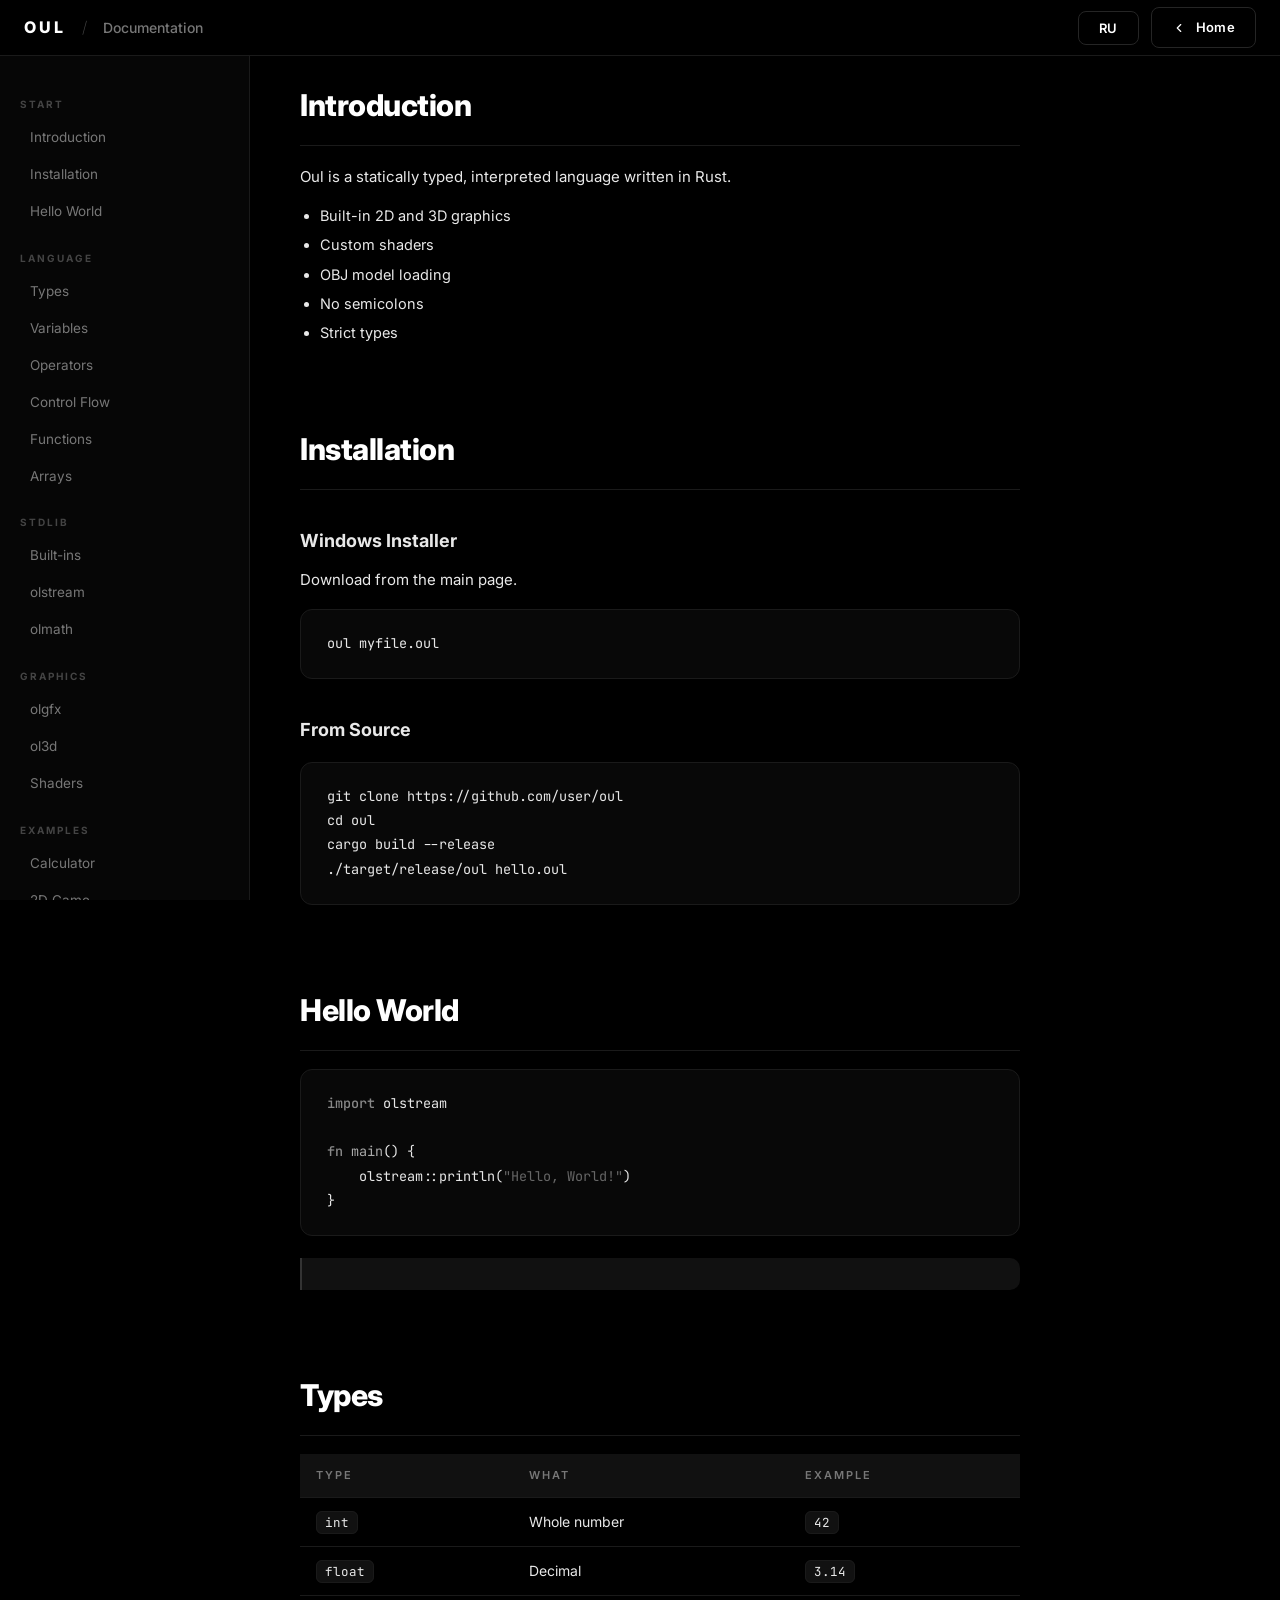
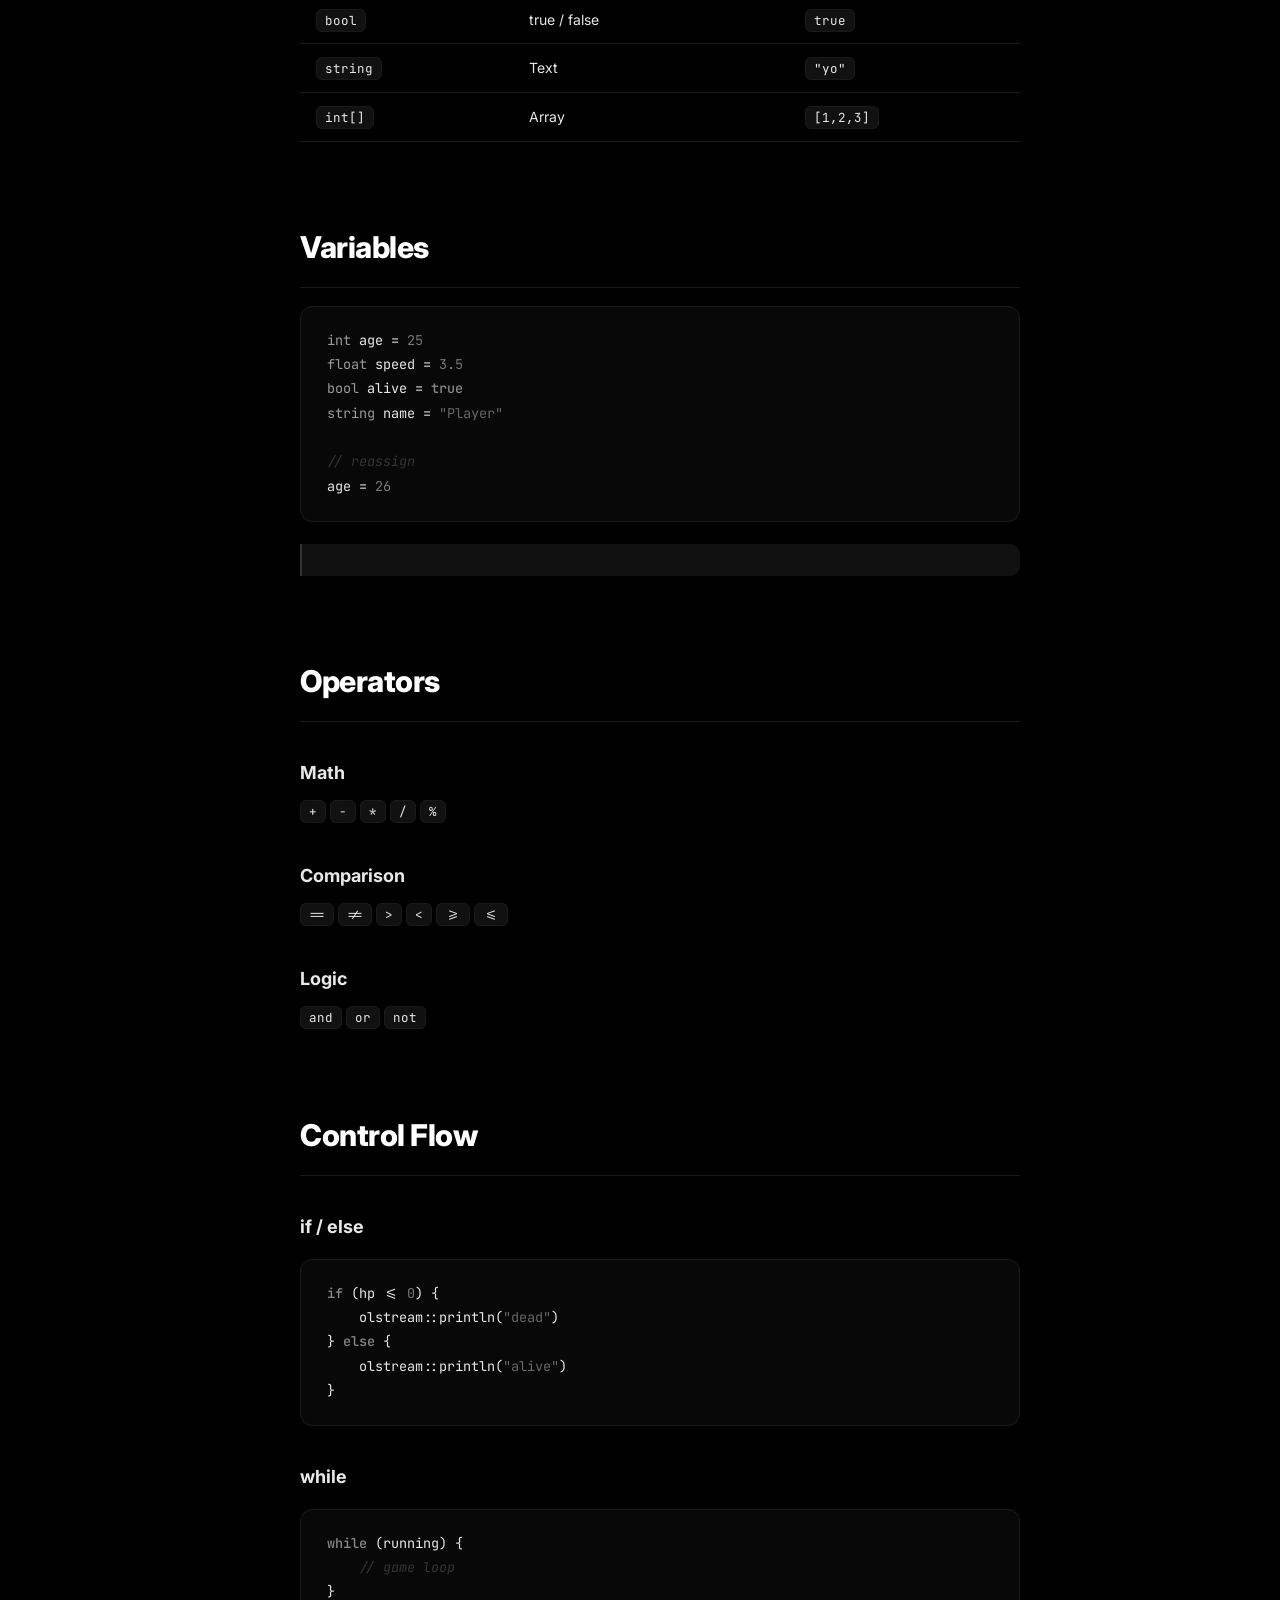
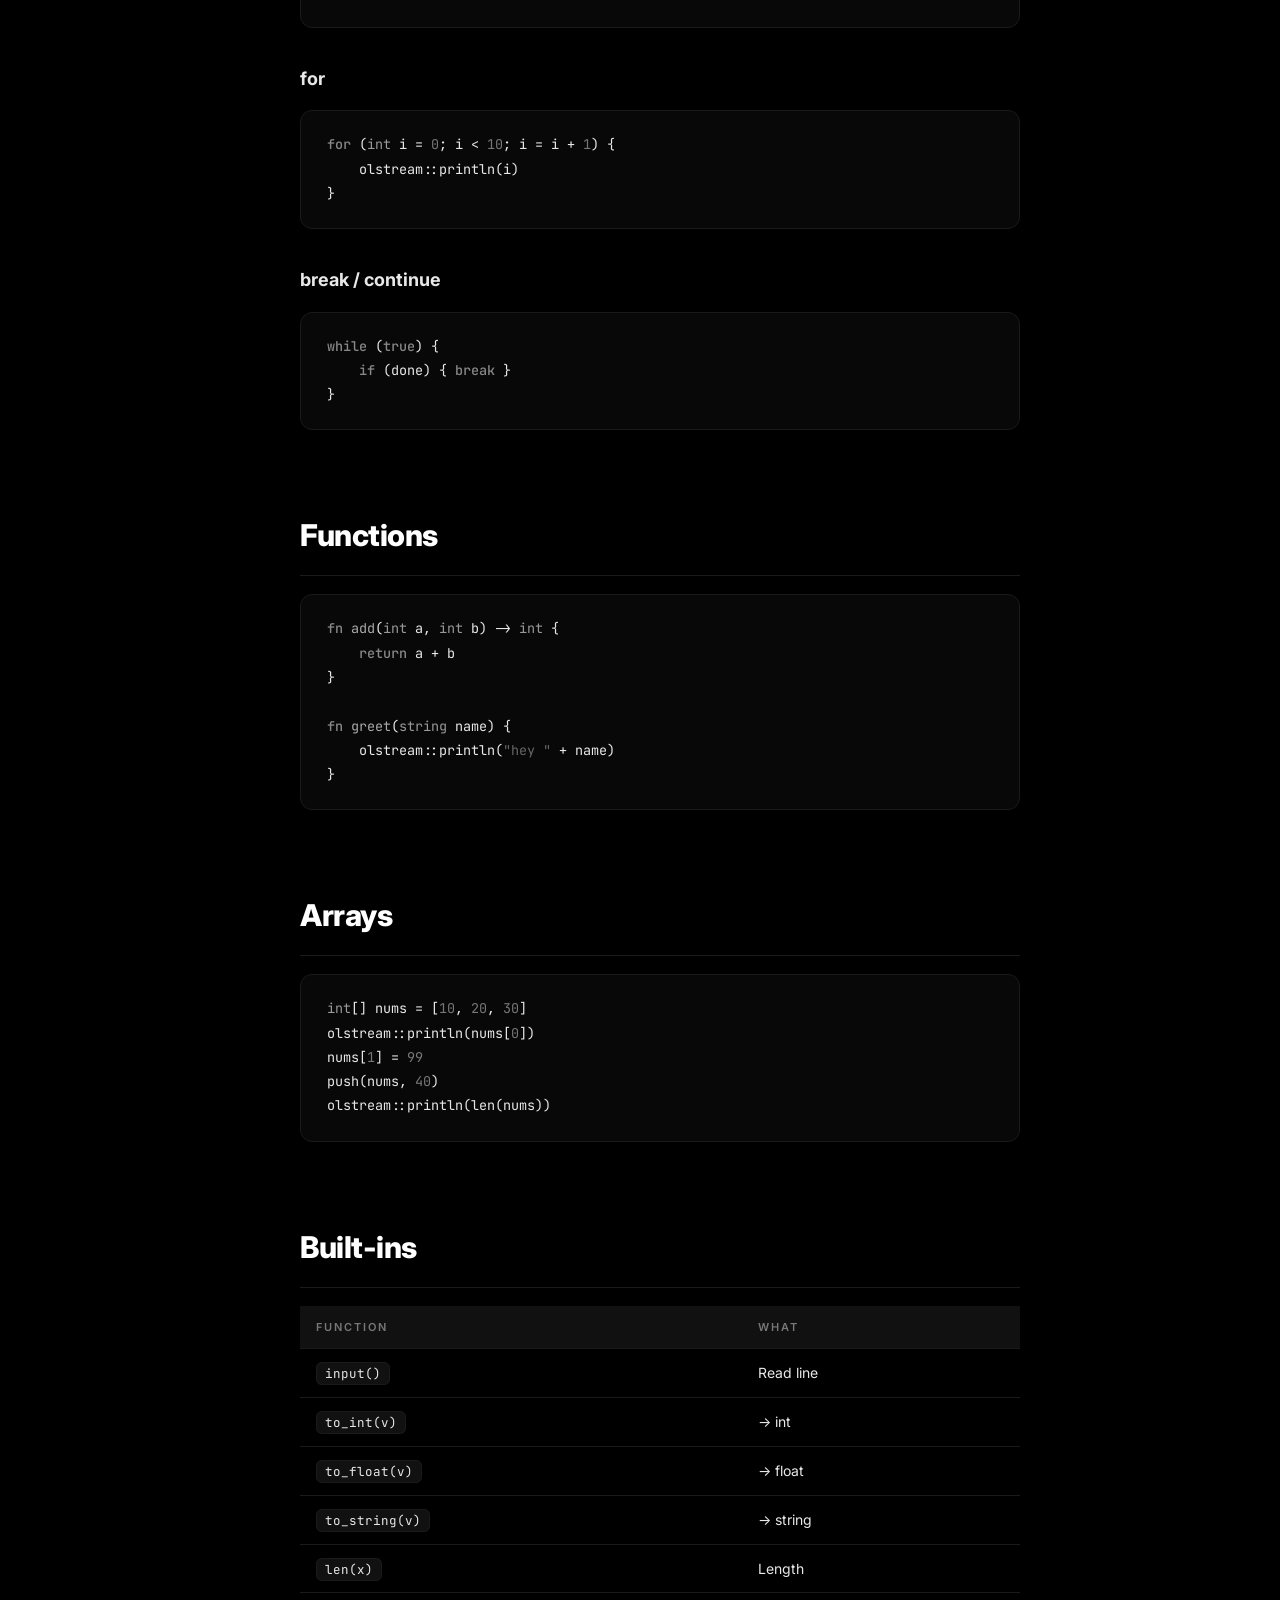
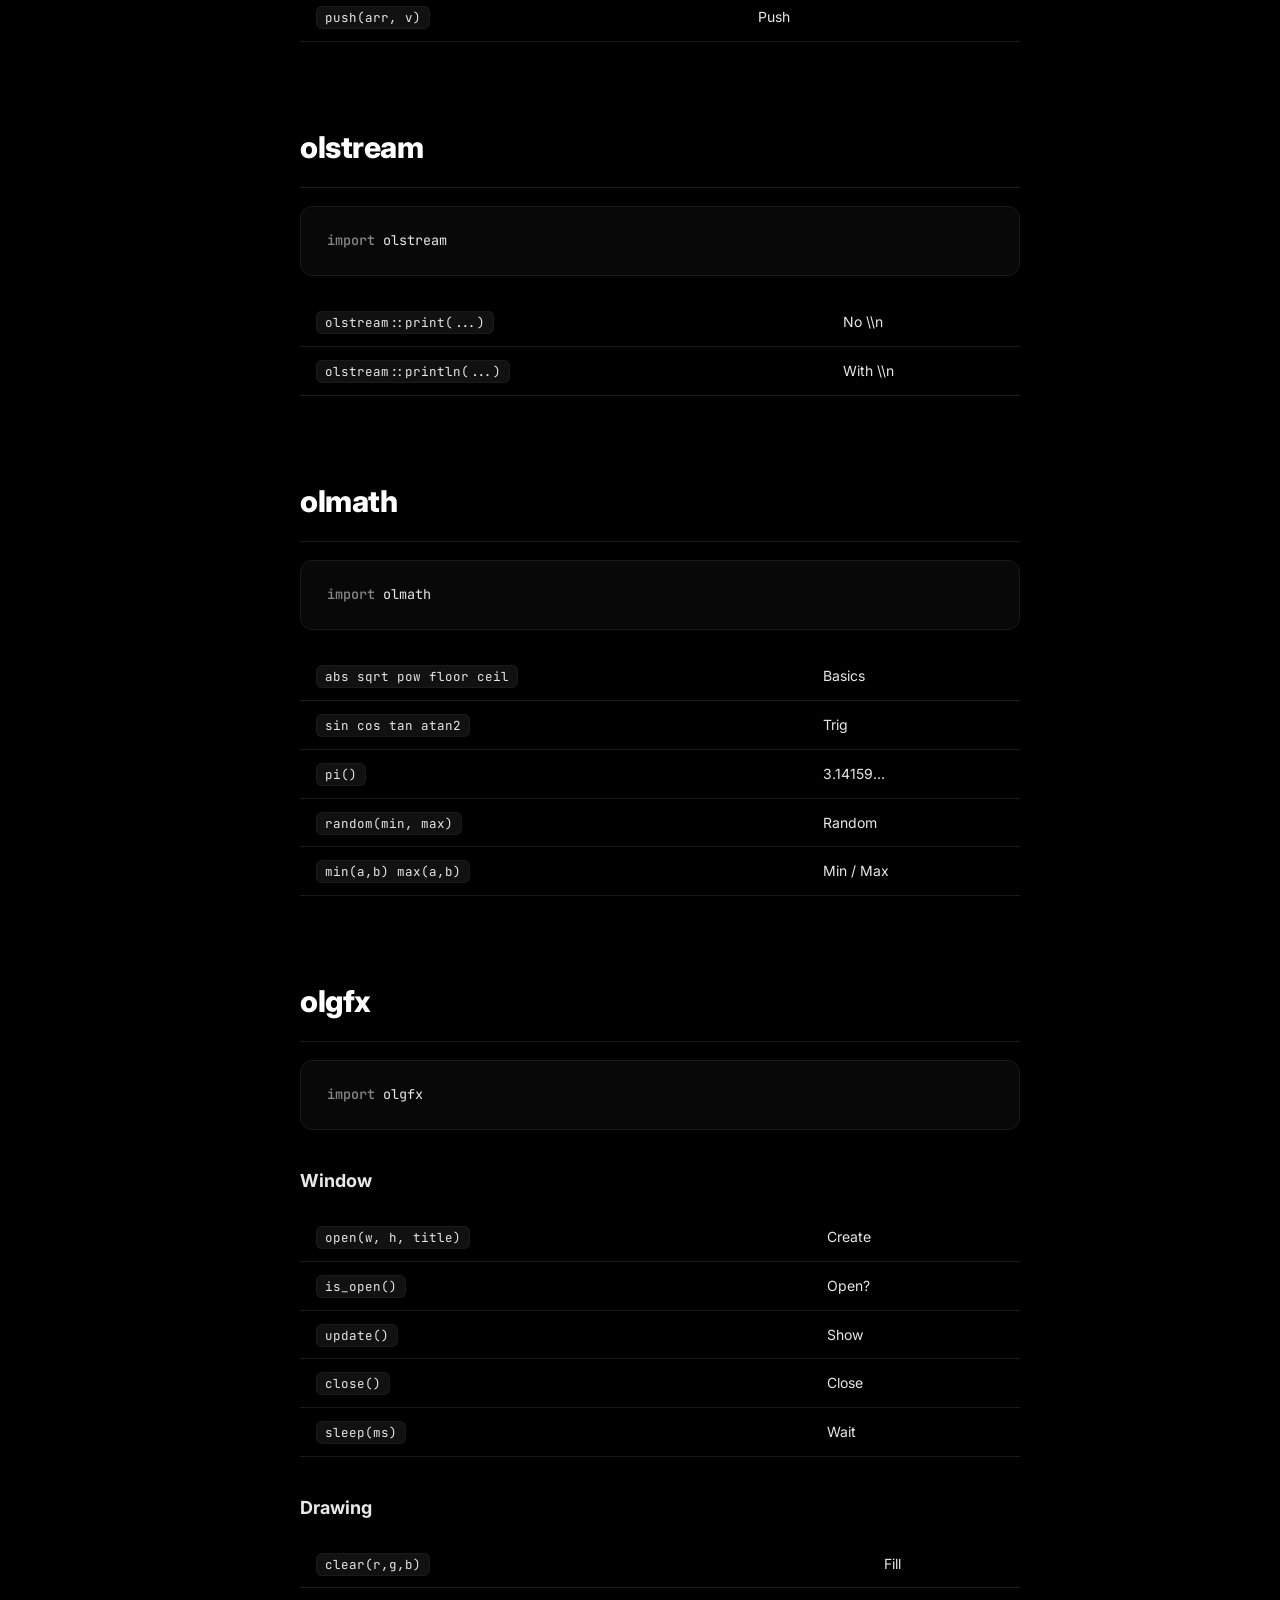
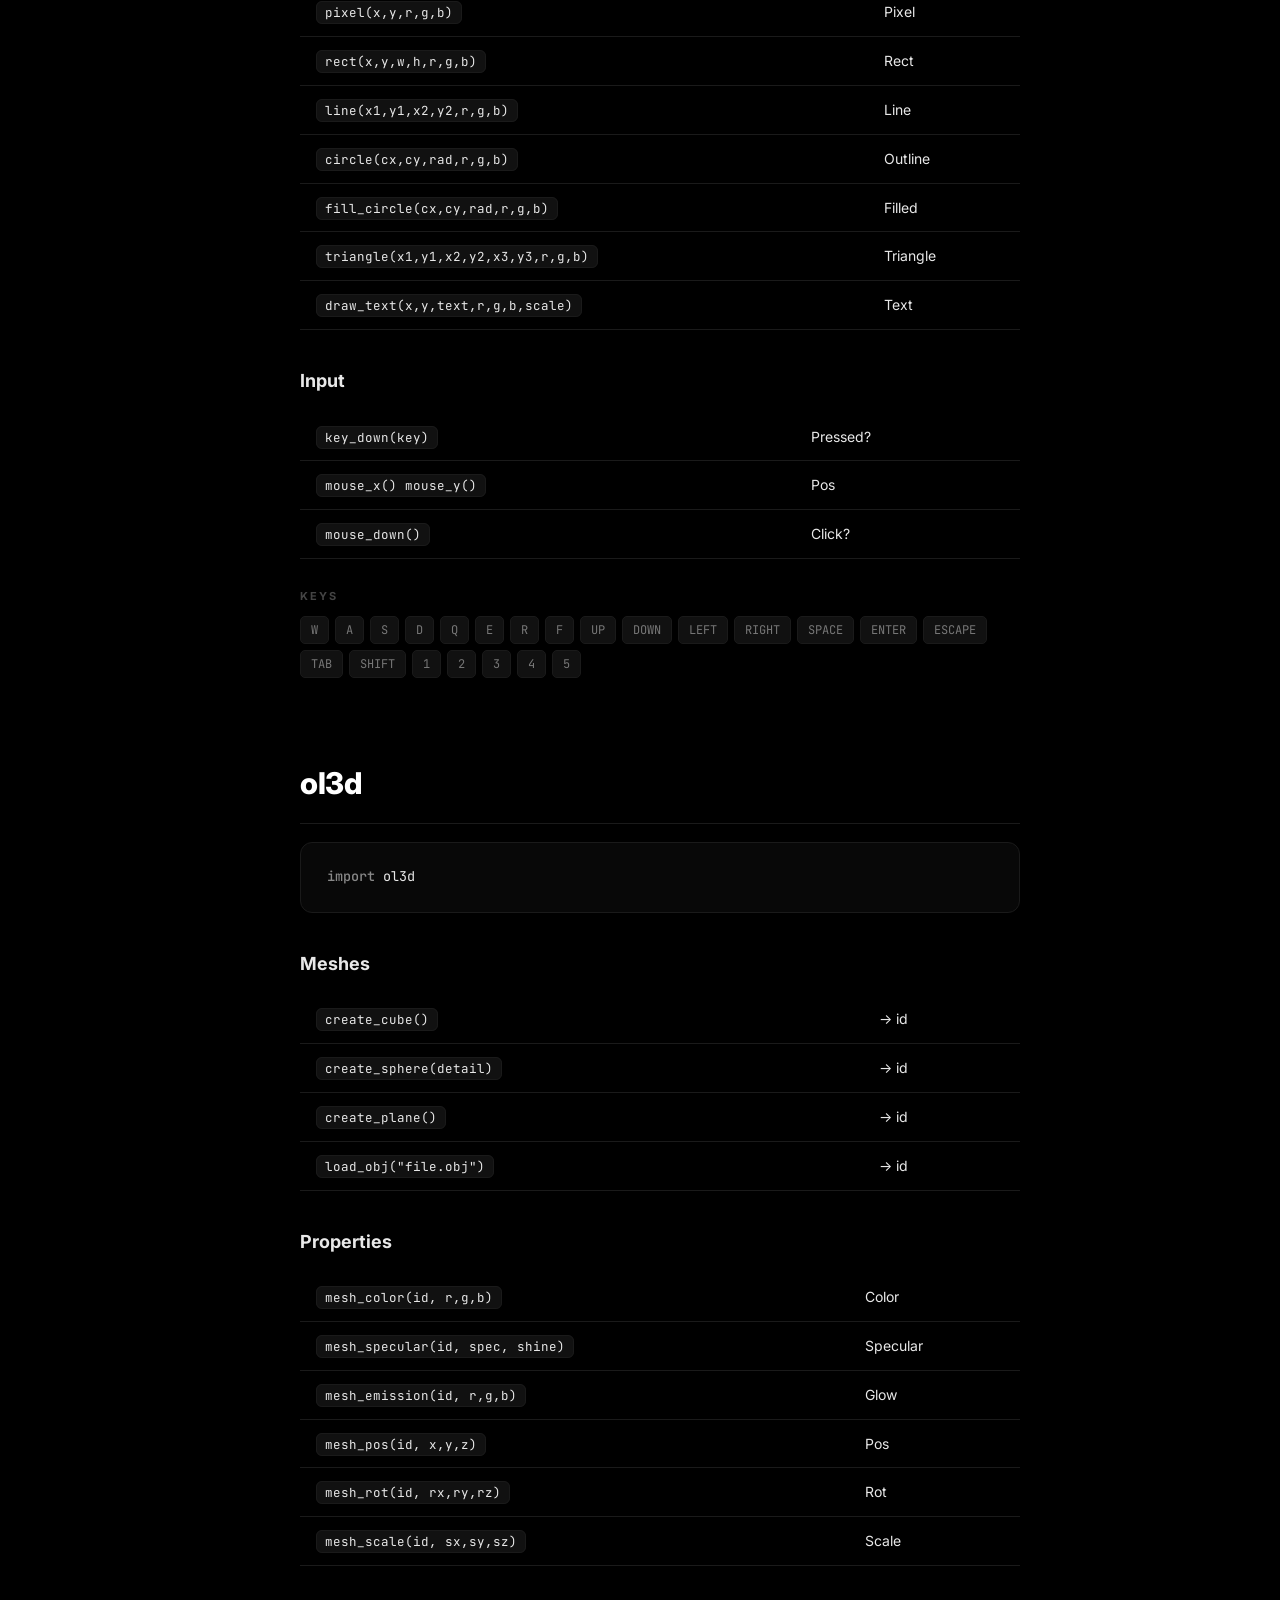
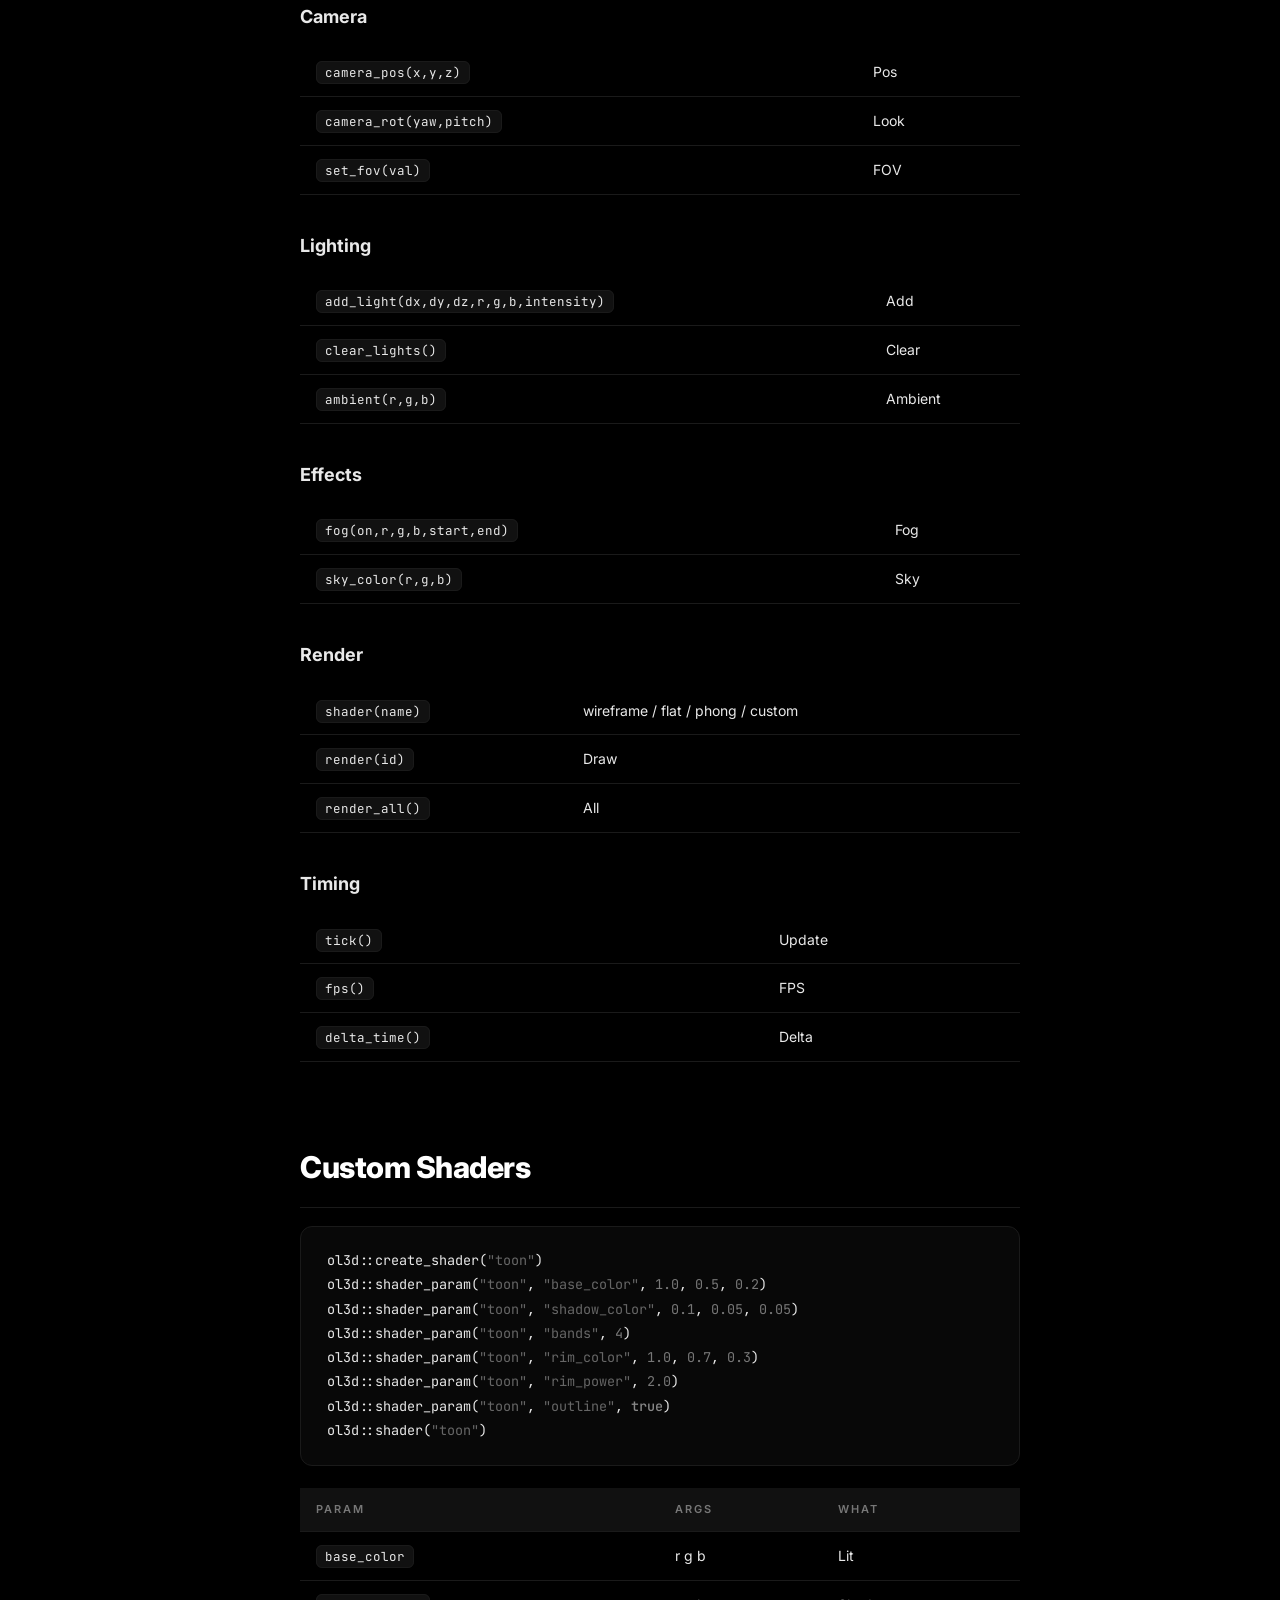
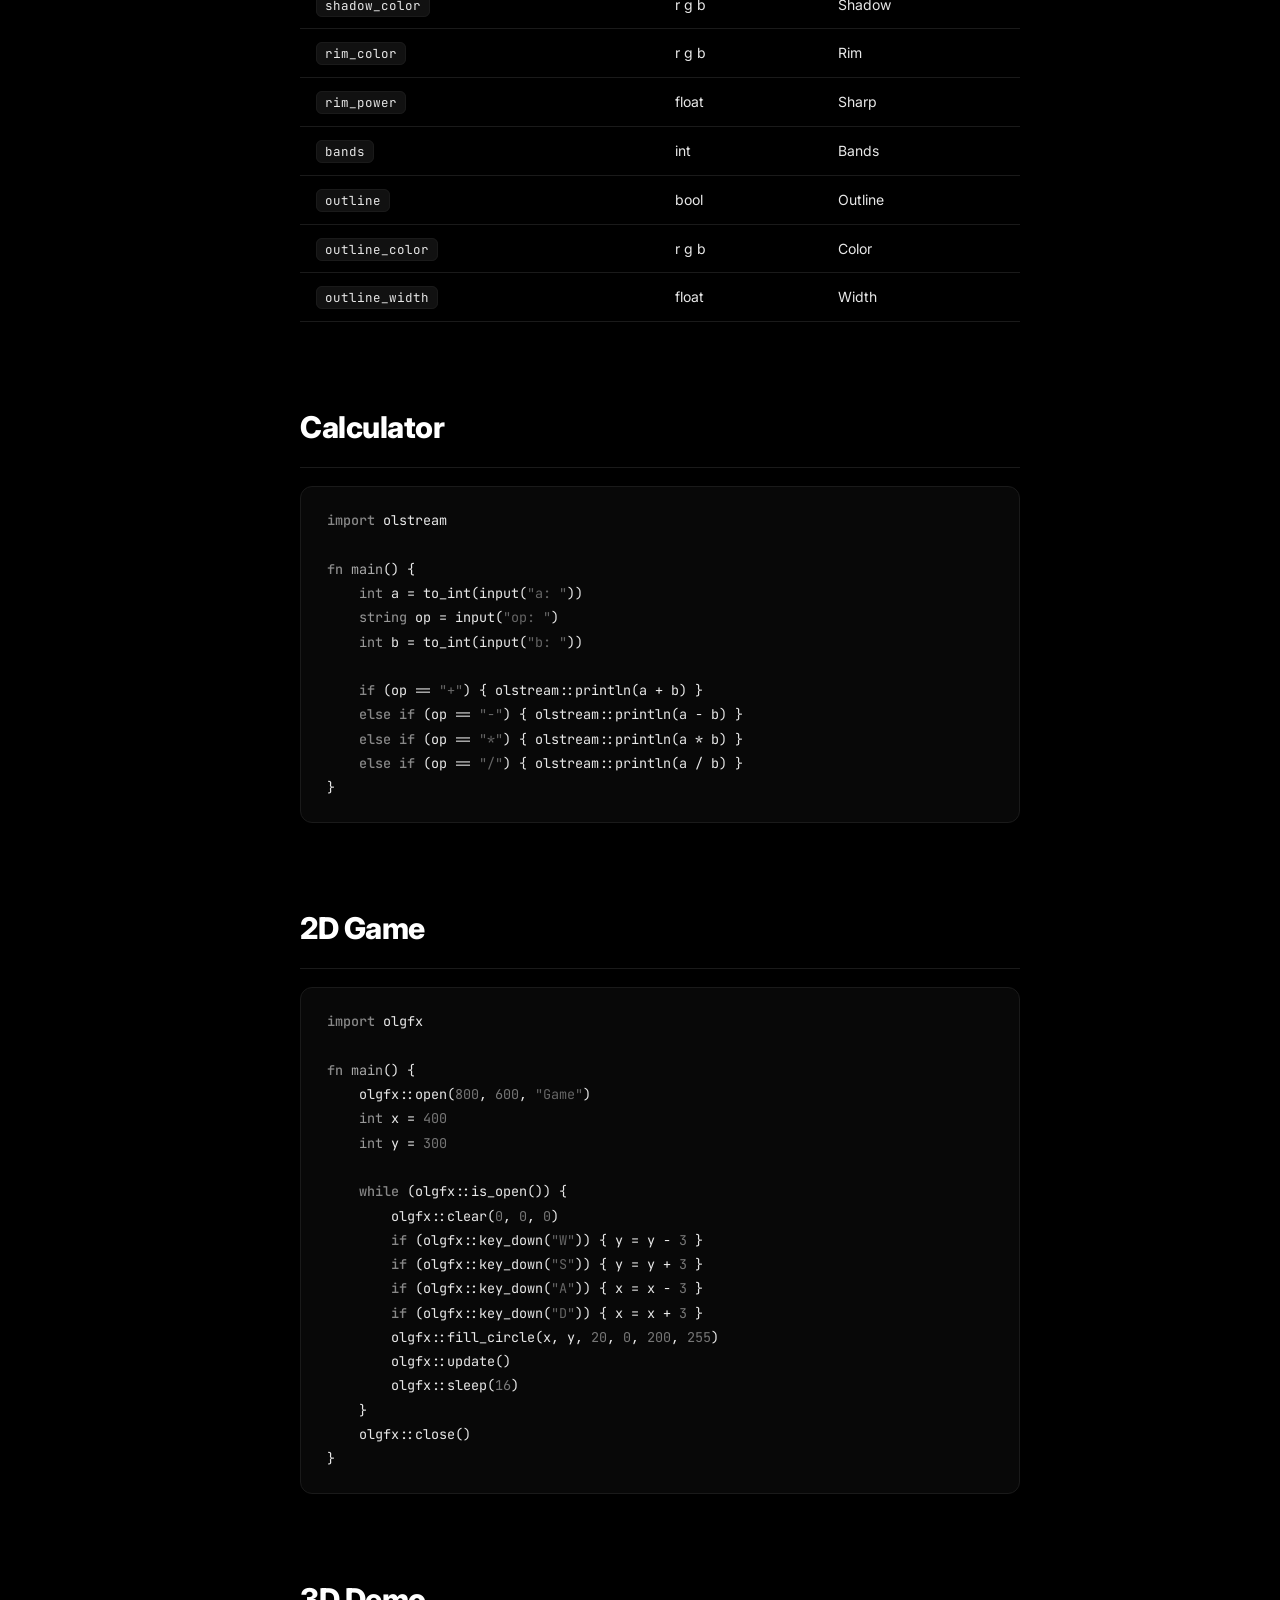
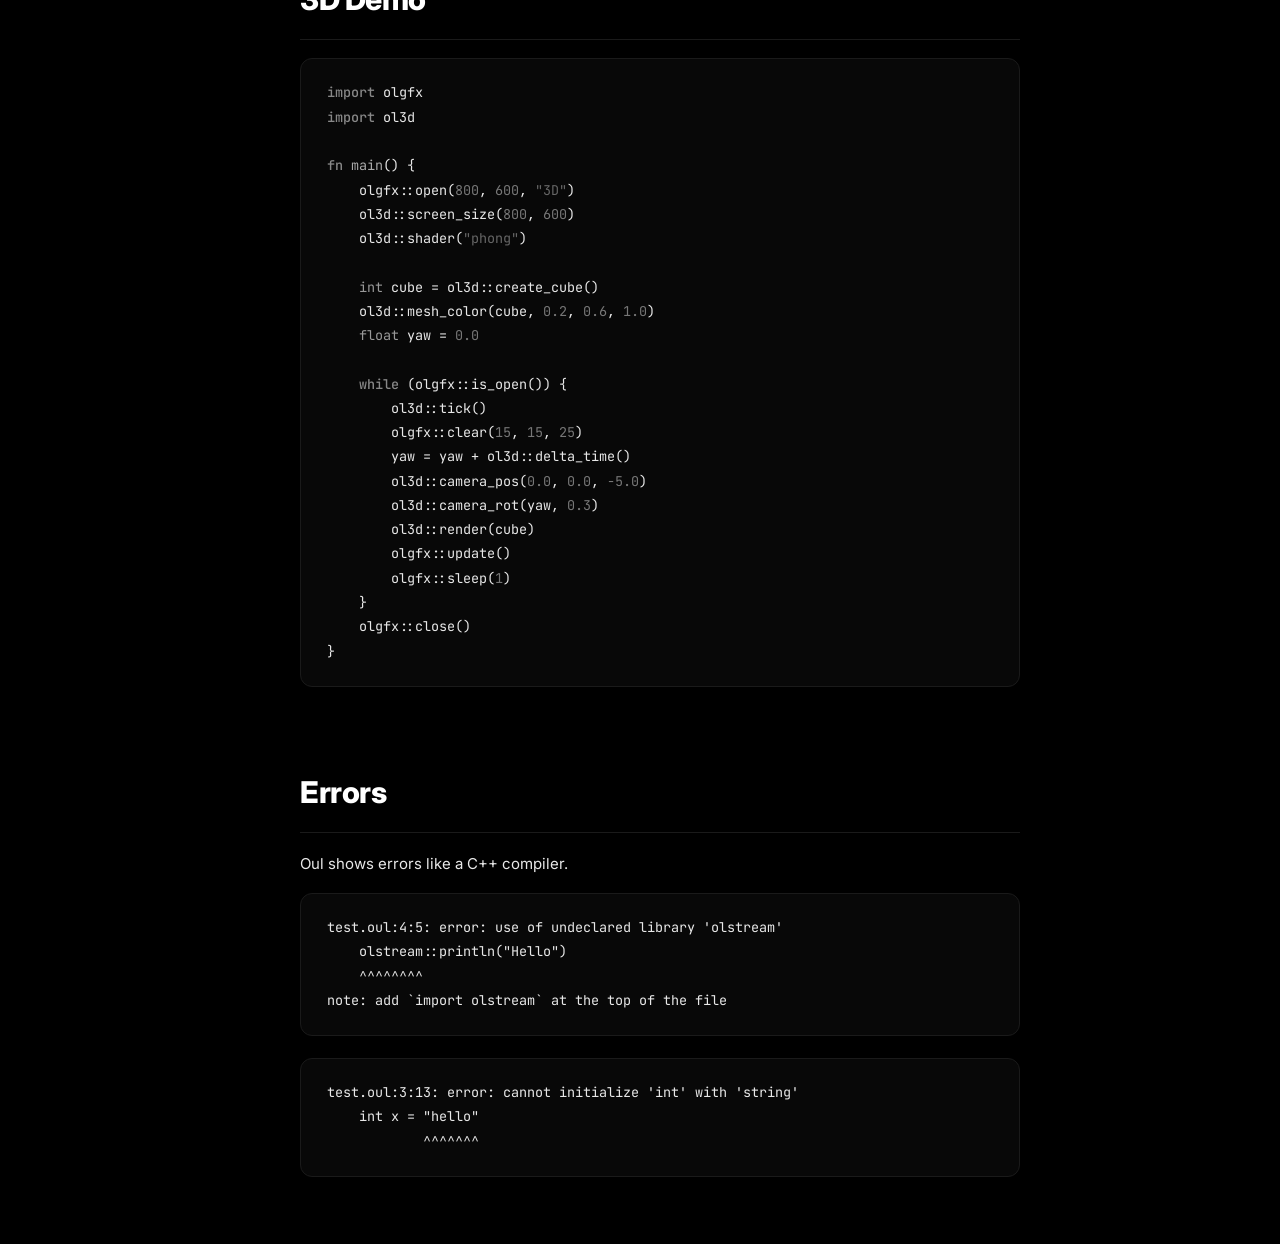
==== docs/index.html @ edcff486 "Create index.html" ====
<!DOCTYPE html>
<html lang="en">
<head>
    <meta charset="UTF-8">
    <meta name="viewport" content="width=device-width, initial-scale=1.0">
    <title>Oul — Docs</title>
    <link rel="stylesheet" href="/css/style.css">
    <style>
        .dh {
            position:fixed;top:0;left:0;right:0;z-index:1000;height:56px;
            display:flex;align-items:center;justify-content:space-between;
            padding:0 24px;background:rgba(0,0,0,0.85);
            backdrop-filter:blur(20px);-webkit-backdrop-filter:blur(20px);
            border-bottom:1px solid var(--border);
        }
        .dh-left{display:flex;align-items:center;gap:16px;}
        .dh-logo{font-size:16px;font-weight:800;letter-spacing:3px;color:var(--accent);}
        .dh-sep{color:var(--text3);font-weight:200;}
        .dh-title{font-size:14px;color:var(--text2);font-weight:500;}
        .dh-right{display:flex;align-items:center;gap:12px;}

        .sb {
            position:fixed;top:56px;left:0;width:250px;height:calc(100vh - 56px);
            background:var(--bg2);border-right:1px solid var(--border);
            overflow-y:auto;padding:20px 0;
        }
        .sb::-webkit-scrollbar{width:3px;}
        .sb::-webkit-scrollbar-thumb{background:#222;}
        .sb-sec{
            padding:10px 20px 6px;font-size:10px;text-transform:uppercase;
            letter-spacing:2px;color:var(--text3);font-weight:700;margin-top:10px;
        }
        .sb a{
            display:block;padding:7px 20px 7px 28px;font-size:13.5px;
            color:var(--text2);transition:all 0.15s;
            border-left:2px solid transparent;
        }
        .sb a:hover{color:#fff;background:var(--bg4);border-left-color:#444;}

        .dc{margin-left:250px;padding:80px 50px 120px;max-width:820px;}
        .dc section{margin-bottom:80px;}
        .dc h2{
            font-size:30px;font-weight:800;letter-spacing:-0.5px;
            margin-bottom:18px;padding-bottom:14px;
            border-bottom:1px solid var(--border);color:var(--accent);
        }
        .dc h3{font-size:18px;font-weight:700;margin:36px 0 10px;color:var(--text);}
        .dc h4{
            font-size:11px;font-weight:700;text-transform:uppercase;
            letter-spacing:2px;color:var(--text3);margin:28px 0 10px;
        }
        .dc p{font-size:15px;margin-bottom:14px;line-height:1.75;}
        .dc ul,.dc ol{margin:10px 0 18px 20px;}
        .dc li{font-size:14.5px;margin-bottom:6px;line-height:1.6;}
        .keys{display:flex;flex-wrap:wrap;gap:6px;margin:10px 0 18px;}
        .key{
            padding:3px 10px;background:var(--bg4);border:1px solid var(--border);
            border-radius:5px;font-family:'JetBrains Mono',monospace;
            font-size:12px;color:var(--text2);
        }

        @media(max-width:800px){
            .sb{position:static;width:100%;height:auto;border-right:none;border-bottom:1px solid var(--border);}
            .dc{margin-left:0;padding:30px 20px 80px;}
        }
    </style>
</head>
<body>

<div class="dh">
    <div class="dh-left">
        <a href="/" class="dh-logo">OUL</a>
        <span class="dh-sep">/</span>
        <span class="dh-title" data-en="Documentation" data-ru="Документация">Documentation</span>
    </div>
    <div class="dh-right">
        <button class="btn btn-sm btn-secondary" onclick="toggleLang()" id="langBtn">RU</button>
        <a href="/" class="btn btn-sm btn-secondary">
            <svg class="icon" viewBox="0 0 24 24" fill="none" stroke="currentColor" stroke-width="2" stroke-linecap="round" stroke-linejoin="round" style="width:14px;height:14px"><polyline points="15 18 9 12 15 6"/></svg>
            <span data-en="Home" data-ru="Главная">Home</span>
        </a>
    </div>
</div>

<nav class="sb">
    <div class="sb-sec" data-en="Start" data-ru="Старт">Start</div>
    <a href="#intro" data-en="Introduction" data-ru="Введение">Introduction</a>
    <a href="#install" data-en="Installation" data-ru="Установка">Installation</a>
    <a href="#hello">Hello World</a>
    <div class="sb-sec" data-en="Language" data-ru="Язык">Language</div>
    <a href="#types" data-en="Types" data-ru="Типы">Types</a>
    <a href="#variables" data-en="Variables" data-ru="Переменные">Variables</a>
    <a href="#operators" data-en="Operators" data-ru="Операторы">Operators</a>
    <a href="#control" data-en="Control Flow" data-ru="Управление">Control Flow</a>
    <a href="#functions" data-en="Functions" data-ru="Функции">Functions</a>
    <a href="#arrays" data-en="Arrays" data-ru="Массивы">Arrays</a>
    <div class="sb-sec" data-en="Stdlib" data-ru="Библиотека">Stdlib</div>
    <a href="#builtins" data-en="Built-ins" data-ru="Встроенные">Built-ins</a>
    <a href="#olstream">olstream</a>
    <a href="#olmath">olmath</a>
    <div class="sb-sec" data-en="Graphics" data-ru="Графика">Graphics</div>
    <a href="#olgfx">olgfx</a>
    <a href="#ol3d">ol3d</a>
    <a href="#shaders" data-en="Shaders" data-ru="Шейдеры">Shaders</a>
    <div class="sb-sec" data-en="Examples" data-ru="Примеры">Examples</div>
    <a href="#ex-calc" data-en="Calculator" data-ru="Калькулятор">Calculator</a>
    <a href="#ex-game" data-en="2D Game" data-ru="2D Игра">2D Game</a>
    <a href="#ex-3d" data-en="3D Demo" data-ru="3D Демо">3D Demo</a>
    <a href="#errors" data-en="Errors" data-ru="Ошибки">Errors</a>
</nav>

<div class="dc">

<section id="intro">
<h2 data-en="Introduction" data-ru="Введение">Introduction</h2>
<p data-en="Oul is a statically typed, interpreted language written in Rust. Built for games, graphics, and small tools. Write code, run it, stuff appears on screen. No build systems, no config files, no 47 dependencies." data-ru="Oul — статически типизированный интерпретируемый язык на Rust. Создан для игр, графики и утилит. Пишешь код, запускаешь, результат на экране. Без систем сборки, конфигов и 47 зависимостей.">Oul is a statically typed, interpreted language written in Rust.</p>
<ul>
<li data-en="Built-in 2D and 3D graphics" data-ru="Встроенная 2D и 3D графика">Built-in 2D and 3D graphics</li>
<li data-en="Custom shaders" data-ru="Кастомные шейдеры">Custom shaders</li>
<li data-en="OBJ model loading" data-ru="Загрузка OBJ моделей">OBJ model loading</li>
<li data-en="No semicolons" data-ru="Без точек с запятой">No semicolons</li>
<li data-en="Strict types" data-ru="Строгие типы">Strict types</li>
</ul>
</section>

<section id="install">
<h2 data-en="Installation" data-ru="Установка">Installation</h2>
<h3 data-en="Windows Installer" data-ru="Windows Инсталлер">Windows Installer</h3>
<p data-en="Download from the main page. Installs Oul and adds to PATH." data-ru="Скачай с главной страницы. Установит Oul и добавит в PATH.">Download from the main page.</p>
<pre><code>oul myfile.oul</code></pre>
<h3 data-en="From Source" data-ru="Из исходников">From Source</h3>
<pre><code>git clone https://github.com/user/oul
cd oul
cargo build --release
./target/release/oul hello.oul</code></pre>
</section>

<section id="hello">
<h2>Hello World</h2>
<pre><code><span class="kw">import</span> olstream

<span class="kw">fn</span> <span class="fn">main</span>() {
    olstream::println(<span class="str">"Hello, World!"</span>)
}</code></pre>
<div class="note"><strong data-en="Important:" data-ru="Важно:"></strong> <span data-en="Every program needs fn main(). Without import olstream, print won't work." data-ru="Каждой программе нужна fn main(). Без import olstream print не работает."></span></div>
</section>

<section id="types">
<h2 data-en="Types" data-ru="Типы">Types</h2>
<table>
<tr><th data-en="Type" data-ru="Тип">Type</th><th data-en="What" data-ru="Что">What</th><th data-en="Example" data-ru="Пример">Example</th></tr>
<tr><td><code>int</code></td><td data-en="Whole number" data-ru="Целое число">Whole number</td><td><code>42</code></td></tr>
<tr><td><code>float</code></td><td data-en="Decimal" data-ru="Дробное">Decimal</td><td><code>3.14</code></td></tr>
<tr><td><code>bool</code></td><td>true / false</td><td><code>true</code></td></tr>
<tr><td><code>string</code></td><td data-en="Text" data-ru="Текст">Text</td><td><code>"yo"</code></td></tr>
<tr><td><code>int[]</code></td><td data-en="Array" data-ru="Массив">Array</td><td><code>[1,2,3]</code></td></tr>
</table>
</section>

<section id="variables">
<h2 data-en="Variables" data-ru="Переменные">Variables</h2>
<pre><code><span class="type">int</span> age = <span class="num">25</span>
<span class="type">float</span> speed = <span class="num">3.5</span>
<span class="type">bool</span> alive = <span class="kw">true</span>
<span class="type">string</span> name = <span class="str">"Player"</span>

<span class="cmt">// reassign</span>
age = <span class="num">26</span></code></pre>
<div class="note"><strong data-en="Strict." data-ru="Строго."></strong> <span data-en="int x = \"hello\" won't work. Oul catches type mismatches immediately." data-ru="int x = \"hello\" не сработает. Oul ловит несоответствия типов сразу."></span></div>
</section>

<section id="operators">
<h2 data-en="Operators" data-ru="Операторы">Operators</h2>
<h3 data-en="Math" data-ru="Математика">Math</h3>
<p><code>+</code> <code>-</code> <code>*</code> <code>/</code> <code>%</code></p>
<h3 data-en="Comparison" data-ru="Сравнение">Comparison</h3>
<p><code>==</code> <code>!=</code> <code>&gt;</code> <code>&lt;</code> <code>&gt;=</code> <code>&lt;=</code></p>
<h3 data-en="Logic" data-ru="Логика">Logic</h3>
<p><code>and</code> <code>or</code> <code>not</code></p>
</section>

<section id="control">
<h2 data-en="Control Flow" data-ru="Управление">Control Flow</h2>
<h3>if / else</h3>
<pre><code><span class="kw">if</span> (hp <= <span class="num">0</span>) {
    olstream::println(<span class="str">"dead"</span>)
} <span class="kw">else</span> {
    olstream::println(<span class="str">"alive"</span>)
}</code></pre>
<h3>while</h3>
<pre><code><span class="kw">while</span> (running) {
    <span class="cmt">// game loop</span>
}</code></pre>
<h3>for</h3>
<pre><code><span class="kw">for</span> (<span class="type">int</span> i = <span class="num">0</span>; i < <span class="num">10</span>; i = i + <span class="num">1</span>) {
    olstream::println(i)
}</code></pre>
<h3>break / continue</h3>
<pre><code><span class="kw">while</span> (<span class="kw">true</span>) {
    <span class="kw">if</span> (done) { <span class="kw">break</span> }
}</code></pre>
</section>

<section id="functions">
<h2 data-en="Functions" data-ru="Функции">Functions</h2>
<pre><code><span class="kw">fn</span> <span class="fn">add</span>(<span class="type">int</span> a, <span class="type">int</span> b) -> <span class="type">int</span> {
    <span class="kw">return</span> a + b
}

<span class="kw">fn</span> <span class="fn">greet</span>(<span class="type">string</span> name) {
    olstream::println(<span class="str">"hey "</span> + name)
}</code></pre>
</section>

<section id="arrays">
<h2 data-en="Arrays" data-ru="Массивы">Arrays</h2>
<pre><code><span class="type">int</span>[] nums = [<span class="num">10</span>, <span class="num">20</span>, <span class="num">30</span>]
olstream::println(nums[<span class="num">0</span>])
nums[<span class="num">1</span>] = <span class="num">99</span>
push(nums, <span class="num">40</span>)
olstream::println(len(nums))</code></pre>
</section>

<section id="builtins">
<h2 data-en="Built-in Functions" data-ru="Встроенные функции">Built-ins</h2>
<table>
<tr><th data-en="Function" data-ru="Функция">Function</th><th data-en="What" data-ru="Что">What</th></tr>
<tr><td><code>input()</code></td><td data-en="Read line" data-ru="Прочитать строку">Read line</td></tr>
<tr><td><code>to_int(v)</code></td><td>→ int</td></tr>
<tr><td><code>to_float(v)</code></td><td>→ float</td></tr>
<tr><td><code>to_string(v)</code></td><td>→ string</td></tr>
<tr><td><code>len(x)</code></td><td data-en="Length" data-ru="Длина">Length</td></tr>
<tr><td><code>push(arr, v)</code></td><td data-en="Add to array" data-ru="Добавить">Push</td></tr>
</table>
</section>

<section id="olstream">
<h2>olstream</h2>
<pre><code><span class="kw">import</span> olstream</code></pre>
<table>
<tr><td><code>olstream::print(...)</code></td><td data-en="No newline" data-ru="Без переноса">No \\n</td></tr>
<tr><td><code>olstream::println(...)</code></td><td data-en="With newline" data-ru="С переносом">With \\n</td></tr>
</table>
</section>

<section id="olmath">
<h2>olmath</h2>
<pre><code><span class="kw">import</span> olmath</code></pre>
<table>
<tr><td><code>abs sqrt pow floor ceil</code></td><td data-en="Math basics" data-ru="Базовая математика">Basics</td></tr>
<tr><td><code>sin cos tan atan2</code></td><td data-en="Trig" data-ru="Тригонометрия">Trig</td></tr>
<tr><td><code>pi()</code></td><td>3.14159...</td></tr>
<tr><td><code>random(min, max)</code></td><td data-en="Random int" data-ru="Случайное int">Random</td></tr>
<tr><td><code>min(a,b) max(a,b)</code></td><td>Min / Max</td></tr>
</table>
</section>

<section id="olgfx">
<h2>olgfx</h2>
<pre><code><span class="kw">import</span> olgfx</code></pre>
<h3 data-en="Window" data-ru="Окно">Window</h3>
<table>
<tr><td><code>open(w, h, title)</code></td><td data-en="Create" data-ru="Создать">Create</td></tr>
<tr><td><code>is_open()</code></td><td data-en="Open?" data-ru="Открыто?">Open?</td></tr>
<tr><td><code>update()</code></td><td data-en="Show frame" data-ru="Показать кадр">Show</td></tr>
<tr><td><code>close()</code></td><td data-en="Close" data-ru="Закрыть">Close</td></tr>
<tr><td><code>sleep(ms)</code></td><td data-en="Wait" data-ru="Пауза">Wait</td></tr>
</table>
<h3 data-en="Drawing" data-ru="Рисование">Drawing</h3>
<table>
<tr><td><code>clear(r,g,b)</code></td><td data-en="Fill screen" data-ru="Залить">Fill</td></tr>
<tr><td><code>pixel(x,y,r,g,b)</code></td><td>Pixel</td></tr>
<tr><td><code>rect(x,y,w,h,r,g,b)</code></td><td>Rect</td></tr>
<tr><td><code>line(x1,y1,x2,y2,r,g,b)</code></td><td>Line</td></tr>
<tr><td><code>circle(cx,cy,rad,r,g,b)</code></td><td data-en="Outline" data-ru="Контур">Outline</td></tr>
<tr><td><code>fill_circle(cx,cy,rad,r,g,b)</code></td><td data-en="Filled" data-ru="Заполненный">Filled</td></tr>
<tr><td><code>triangle(x1,y1,x2,y2,x3,y3,r,g,b)</code></td><td>Triangle</td></tr>
<tr><td><code>draw_text(x,y,text,r,g,b,scale)</code></td><td>Text</td></tr>
</table>
<h3 data-en="Input" data-ru="Ввод">Input</h3>
<table>
<tr><td><code>key_down(key)</code></td><td data-en="Key pressed?" data-ru="Нажата?">Pressed?</td></tr>
<tr><td><code>mouse_x() mouse_y()</code></td><td data-en="Mouse pos" data-ru="Позиция мыши">Pos</td></tr>
<tr><td><code>mouse_down()</code></td><td data-en="Click?" data-ru="Клик?">Click?</td></tr>
</table>
<h4 data-en="Keys" data-ru="Клавиши">Keys</h4>
<div class="keys">
<span class="key">W</span><span class="key">A</span><span class="key">S</span><span class="key">D</span>
<span class="key">Q</span><span class="key">E</span><span class="key">R</span><span class="key">F</span>
<span class="key">UP</span><span class="key">DOWN</span><span class="key">LEFT</span><span class="key">RIGHT</span>
<span class="key">SPACE</span><span class="key">ENTER</span><span class="key">ESCAPE</span><span class="key">TAB</span><span class="key">SHIFT</span>
<span class="key">1</span><span class="key">2</span><span class="key">3</span><span class="key">4</span><span class="key">5</span>
</div>
</section>

<section id="ol3d">
<h2>ol3d</h2>
<pre><code><span class="kw">import</span> ol3d</code></pre>
<h3 data-en="Meshes" data-ru="Меши">Meshes</h3>
<table>
<tr><td><code>create_cube()</code></td><td>→ id</td></tr>
<tr><td><code>create_sphere(detail)</code></td><td>→ id</td></tr>
<tr><td><code>create_plane()</code></td><td>→ id</td></tr>
<tr><td><code>load_obj("file.obj")</code></td><td>→ id</td></tr>
</table>
<h3 data-en="Properties" data-ru="Свойства">Properties</h3>
<table>
<tr><td><code>mesh_color(id, r,g,b)</code></td><td data-en="Color (0.0–1.0)" data-ru="Цвет (0.0–1.0)">Color</td></tr>
<tr><td><code>mesh_specular(id, spec, shine)</code></td><td data-en="Highlight" data-ru="Блик">Specular</td></tr>
<tr><td><code>mesh_emission(id, r,g,b)</code></td><td data-en="Glow" data-ru="Свечение">Glow</td></tr>
<tr><td><code>mesh_pos(id, x,y,z)</code></td><td data-en="Position" data-ru="Позиция">Pos</td></tr>
<tr><td><code>mesh_rot(id, rx,ry,rz)</code></td><td data-en="Rotation" data-ru="Вращение">Rot</td></tr>
<tr><td><code>mesh_scale(id, sx,sy,sz)</code></td><td data-en="Scale" data-ru="Масштаб">Scale</td></tr>
</table>
<h3 data-en="Camera" data-ru="Камера">Camera</h3>
<table>
<tr><td><code>camera_pos(x,y,z)</code></td><td>Pos</td></tr>
<tr><td><code>camera_rot(yaw,pitch)</code></td><td>Look</td></tr>
<tr><td><code>set_fov(val)</code></td><td>FOV</td></tr>
</table>
<h3 data-en="Lighting" data-ru="Освещение">Lighting</h3>
<table>
<tr><td><code>add_light(dx,dy,dz,r,g,b,intensity)</code></td><td data-en="Add" data-ru="Добавить">Add</td></tr>
<tr><td><code>clear_lights()</code></td><td data-en="Clear" data-ru="Убрать">Clear</td></tr>
<tr><td><code>ambient(r,g,b)</code></td><td>Ambient</td></tr>
</table>
<h3 data-en="Effects" data-ru="Эффекты">Effects</h3>
<table>
<tr><td><code>fog(on,r,g,b,start,end)</code></td><td data-en="Fog" data-ru="Туман">Fog</td></tr>
<tr><td><code>sky_color(r,g,b)</code></td><td data-en="Sky" data-ru="Небо">Sky</td></tr>
</table>
<h3 data-en="Render" data-ru="Рендер">Render</h3>
<table>
<tr><td><code>shader(name)</code></td><td>wireframe / flat / phong / custom</td></tr>
<tr><td><code>render(id)</code></td><td data-en="Draw mesh" data-ru="Нарисовать">Draw</td></tr>
<tr><td><code>render_all()</code></td><td data-en="Draw all" data-ru="Нарисовать все">All</td></tr>
</table>
<h3 data-en="Timing" data-ru="Время">Timing</h3>
<table>
<tr><td><code>tick()</code></td><td data-en="Update counters" data-ru="Обновить">Update</td></tr>
<tr><td><code>fps()</code></td><td>FPS</td></tr>
<tr><td><code>delta_time()</code></td><td data-en="Seconds since last frame" data-ru="Секунд с прошлого кадра">Delta</td></tr>
</table>
</section>

<section id="shaders">
<h2 data-en="Custom Shaders" data-ru="Кастомные шейдеры">Custom Shaders</h2>
<pre><code>ol3d::create_shader(<span class="str">"toon"</span>)
ol3d::shader_param(<span class="str">"toon"</span>, <span class="str">"base_color"</span>, <span class="num">1.0</span>, <span class="num">0.5</span>, <span class="num">0.2</span>)
ol3d::shader_param(<span class="str">"toon"</span>, <span class="str">"shadow_color"</span>, <span class="num">0.1</span>, <span class="num">0.05</span>, <span class="num">0.05</span>)
ol3d::shader_param(<span class="str">"toon"</span>, <span class="str">"bands"</span>, <span class="num">4</span>)
ol3d::shader_param(<span class="str">"toon"</span>, <span class="str">"rim_color"</span>, <span class="num">1.0</span>, <span class="num">0.7</span>, <span class="num">0.3</span>)
ol3d::shader_param(<span class="str">"toon"</span>, <span class="str">"rim_power"</span>, <span class="num">2.0</span>)
ol3d::shader_param(<span class="str">"toon"</span>, <span class="str">"outline"</span>, <span class="kw">true</span>)
ol3d::shader(<span class="str">"toon"</span>)</code></pre>
<table>
<tr><th data-en="Param" data-ru="Параметр">Param</th><th data-en="Args" data-ru="Аргументы">Args</th><th data-en="What" data-ru="Что">What</th></tr>
<tr><td><code>base_color</code></td><td>r g b</td><td data-en="Lit color" data-ru="Цвет на свету">Lit</td></tr>
<tr><td><code>shadow_color</code></td><td>r g b</td><td data-en="Shadow" data-ru="Тень">Shadow</td></tr>
<tr><td><code>rim_color</code></td><td>r g b</td><td>Rim</td></tr>
<tr><td><code>rim_power</code></td><td>float</td><td data-en="Sharpness" data-ru="Резкость">Sharp</td></tr>
<tr><td><code>bands</code></td><td>int</td><td data-en="Toon bands" data-ru="Полосы">Bands</td></tr>
<tr><td><code>outline</code></td><td>bool</td><td data-en="Show outline" data-ru="Контур">Outline</td></tr>
<tr><td><code>outline_color</code></td><td>r g b</td><td data-en="Color" data-ru="Цвет">Color</td></tr>
<tr><td><code>outline_width</code></td><td>float</td><td data-en="Thickness" data-ru="Толщина">Width</td></tr>
</table>
</section>

<section id="ex-calc">
<h2 data-en="Example: Calculator" data-ru="Пример: Калькулятор">Calculator</h2>
<pre><code><span class="kw">import</span> olstream

<span class="kw">fn</span> <span class="fn">main</span>() {
    <span class="type">int</span> a = to_int(input(<span class="str">"a: "</span>))
    <span class="type">string</span> op = input(<span class="str">"op: "</span>)
    <span class="type">int</span> b = to_int(input(<span class="str">"b: "</span>))

    <span class="kw">if</span> (op == <span class="str">"+"</span>) { olstream::println(a + b) }
    <span class="kw">else if</span> (op == <span class="str">"-"</span>) { olstream::println(a - b) }
    <span class="kw">else if</span> (op == <span class="str">"*"</span>) { olstream::println(a * b) }
    <span class="kw">else if</span> (op == <span class="str">"/"</span>) { olstream::println(a / b) }
}</code></pre>
</section>

<section id="ex-game">
<h2 data-en="Example: 2D Game" data-ru="Пример: 2D Игра">2D Game</h2>
<pre><code><span class="kw">import</span> olgfx

<span class="kw">fn</span> <span class="fn">main</span>() {
    olgfx::open(<span class="num">800</span>, <span class="num">600</span>, <span class="str">"Game"</span>)
    <span class="type">int</span> x = <span class="num">400</span>
    <span class="type">int</span> y = <span class="num">300</span>

    <span class="kw">while</span> (olgfx::is_open()) {
        olgfx::clear(<span class="num">0</span>, <span class="num">0</span>, <span class="num">0</span>)
        <span class="kw">if</span> (olgfx::key_down(<span class="str">"W"</span>)) { y = y - <span class="num">3</span> }
        <span class="kw">if</span> (olgfx::key_down(<span class="str">"S"</span>)) { y = y + <span class="num">3</span> }
        <span class="kw">if</span> (olgfx::key_down(<span class="str">"A"</span>)) { x = x - <span class="num">3</span> }
        <span class="kw">if</span> (olgfx::key_down(<span class="str">"D"</span>)) { x = x + <span class="num">3</span> }
        olgfx::fill_circle(x, y, <span class="num">20</span>, <span class="num">0</span>, <span class="num">200</span>, <span class="num">255</span>)
        olgfx::update()
        olgfx::sleep(<span class="num">16</span>)
    }
    olgfx::close()
}</code></pre>
</section>

<section id="ex-3d">
<h2 data-en="Example: 3D Demo" data-ru="Пример: 3D Демо">3D Demo</h2>
<pre><code><span class="kw">import</span> olgfx
<span class="kw">import</span> ol3d

<span class="kw">fn</span> <span class="fn">main</span>() {
    olgfx::open(<span class="num">800</span>, <span class="num">600</span>, <span class="str">"3D"</span>)
    ol3d::screen_size(<span class="num">800</span>, <span class="num">600</span>)
    ol3d::shader(<span class="str">"phong"</span>)

    <span class="type">int</span> cube = ol3d::create_cube()
    ol3d::mesh_color(cube, <span class="num">0.2</span>, <span class="num">0.6</span>, <span class="num">1.0</span>)
    <span class="type">float</span> yaw = <span class="num">0.0</span>

    <span class="kw">while</span> (olgfx::is_open()) {
        ol3d::tick()
        olgfx::clear(<span class="num">15</span>, <span class="num">15</span>, <span class="num">25</span>)
        yaw = yaw + ol3d::delta_time()
        ol3d::camera_pos(<span class="num">0.0</span>, <span class="num">0.0</span>, <span class="num">-5.0</span>)
        ol3d::camera_rot(yaw, <span class="num">0.3</span>)
        ol3d::render(cube)
        olgfx::update()
        olgfx::sleep(<span class="num">1</span>)
    }
    olgfx::close()
}</code></pre>
</section>

<section id="errors">
<h2 data-en="Error Messages" data-ru="Ошибки">Errors</h2>
<p data-en="Oul shows errors like a C++ compiler — file, line, column, pointer." data-ru="Oul показывает ошибки как C++ компилятор — файл, строка, колонка, указатель.">Oul shows errors like a C++ compiler.</p>
<pre><code>test.oul:4:5: error: use of undeclared library 'olstream'
    olstream::println("Hello")
    ^^^^^^^^
note: add `import olstream` at the top of the file</code></pre>
<pre><code>test.oul:3:13: error: cannot initialize 'int' with 'string'
    int x = "hello"
            ^^^^^^^</code></pre>
</section>

<div style="text-align:center;padding:60px 0 20px;color:var(--text3);font-size:12px;border-top:1px solid var(--border);margin-top:60px;">Oul v0.4</div>

</div>

<script>
let lang='en';
function toggleLang(){
    lang=lang==='en'?'ru':'en';
    document.getElementById('langBtn').textContent=lang==='en'?'RU':'EN';
    document.querySelectorAll('[data-en]').forEach(el=>{
        const t=el.getAttribute('data-'+lang);
        if(t)el.textContent=t;
    });
}
</script>

</body>
</html>
---- css/style.css ----
@import url('https://fonts.googleapis.com/css2?family=Inter:wght@300;400;500;600;700;800;900&family=JetBrains+Mono:wght@400;500&display=swap');

* {
    margin: 0;
    padding: 0;
    box-sizing: border-box;
}

:root {
    --bg: #000000;
    --bg2: #060606;
    --bg3: #0c0c0c;
    --bg4: #111111;
    --bg5: #161616;
    --border: #1a1a1a;
    --border2: #252525;
    --text: #e8e8e8;
    --text2: #777777;
    --text3: #444444;
    --accent: #ffffff;
    --code-bg: #080808;
    --code-border: #1a1a1a;
    --hover: #0f0f0f;
}

html { scroll-behavior: smooth; }

body {
    font-family: 'Inter', -apple-system, BlinkMacSystemFont, sans-serif;
    background: var(--bg);
    color: var(--text);
    line-height: 1.7;
    -webkit-font-smoothing: antialiased;
}

::selection {
    background: rgba(255, 255, 255, 0.15);
    color: #fff;
}

::-webkit-scrollbar { width: 6px; }
::-webkit-scrollbar-track { background: var(--bg); }
::-webkit-scrollbar-thumb { background: #222; border-radius: 3px; }

a { color: var(--text); text-decoration: none; transition: color 0.2s; }
a:hover { color: var(--accent); }

.btn {
    display: inline-flex;
    align-items: center;
    gap: 10px;
    padding: 14px 32px;
    border-radius: 12px;
    font-family: 'Inter', sans-serif;
    font-size: 15px;
    font-weight: 600;
    cursor: pointer;
    transition: all 0.25s cubic-bezier(0.4, 0, 0.2, 1);
    border: none;
    letter-spacing: 0.3px;
}
.btn-primary {
    background: #fff;
    color: #000;
}
.btn-primary:hover {
    background: #e0e0e0;
    transform: translateY(-2px);
    box-shadow: 0 8px 30px rgba(255, 255, 255, 0.08);
}
.btn-secondary {
    background: transparent;
    color: #fff;
    border: 1px solid var(--border2);
}
.btn-secondary:hover {
    background: var(--bg4);
    border-color: #444;
    transform: translateY(-2px);
}
.btn-sm {
    padding: 8px 20px;
    font-size: 13px;
    border-radius: 8px;
}
.btn .icon {
    width: 18px;
    height: 18px;
    flex-shrink: 0;
}

pre {
    background: var(--code-bg);
    border: 1px solid var(--code-border);
    border-radius: 12px;
    padding: 22px 26px;
    margin: 16px 0 22px;
    overflow-x: auto;
    font-size: 13.5px;
    line-height: 1.65;
}

code {
    font-family: 'JetBrains Mono', 'Consolas', monospace;
    font-size: 13.5px;
}

p code, li code, td code {
    background: var(--bg4);
    border: 1px solid var(--border);
    padding: 2px 8px;
    border-radius: 6px;
    font-size: 12.5px;
}

.kw { color: #888; font-weight: 500; }
.str { color: #666; }
.cmt { color: #333; font-style: italic; }
.num { color: #777; }
.fn { color: #aaa; }
.type { color: #999; }

table {
    width: 100%;
    border-collapse: collapse;
    margin: 16px 0 26px;
    font-size: 14px;
}

th {
    text-align: left;
    padding: 12px 16px;
    background: var(--bg4);
    color: var(--text2);
    font-size: 11px;
    text-transform: uppercase;
    letter-spacing: 2px;
    font-weight: 600;
    border-bottom: 1px solid var(--border);
}

td {
    padding: 12px 16px;
    border-bottom: 1px solid var(--border);
}

tr:hover td { background: var(--bg3); }

.note {
    background: var(--bg4);
    border-left: 2px solid #333;
    padding: 16px 22px;
    margin: 18px 0;
    border-radius: 0 10px 10px 0;
    font-size: 14px;
    color: var(--text2);
}
.note strong { color: var(--accent); }

@media (max-width: 768px) {
    .btn { padding: 12px 24px; font-size: 14px; }
}
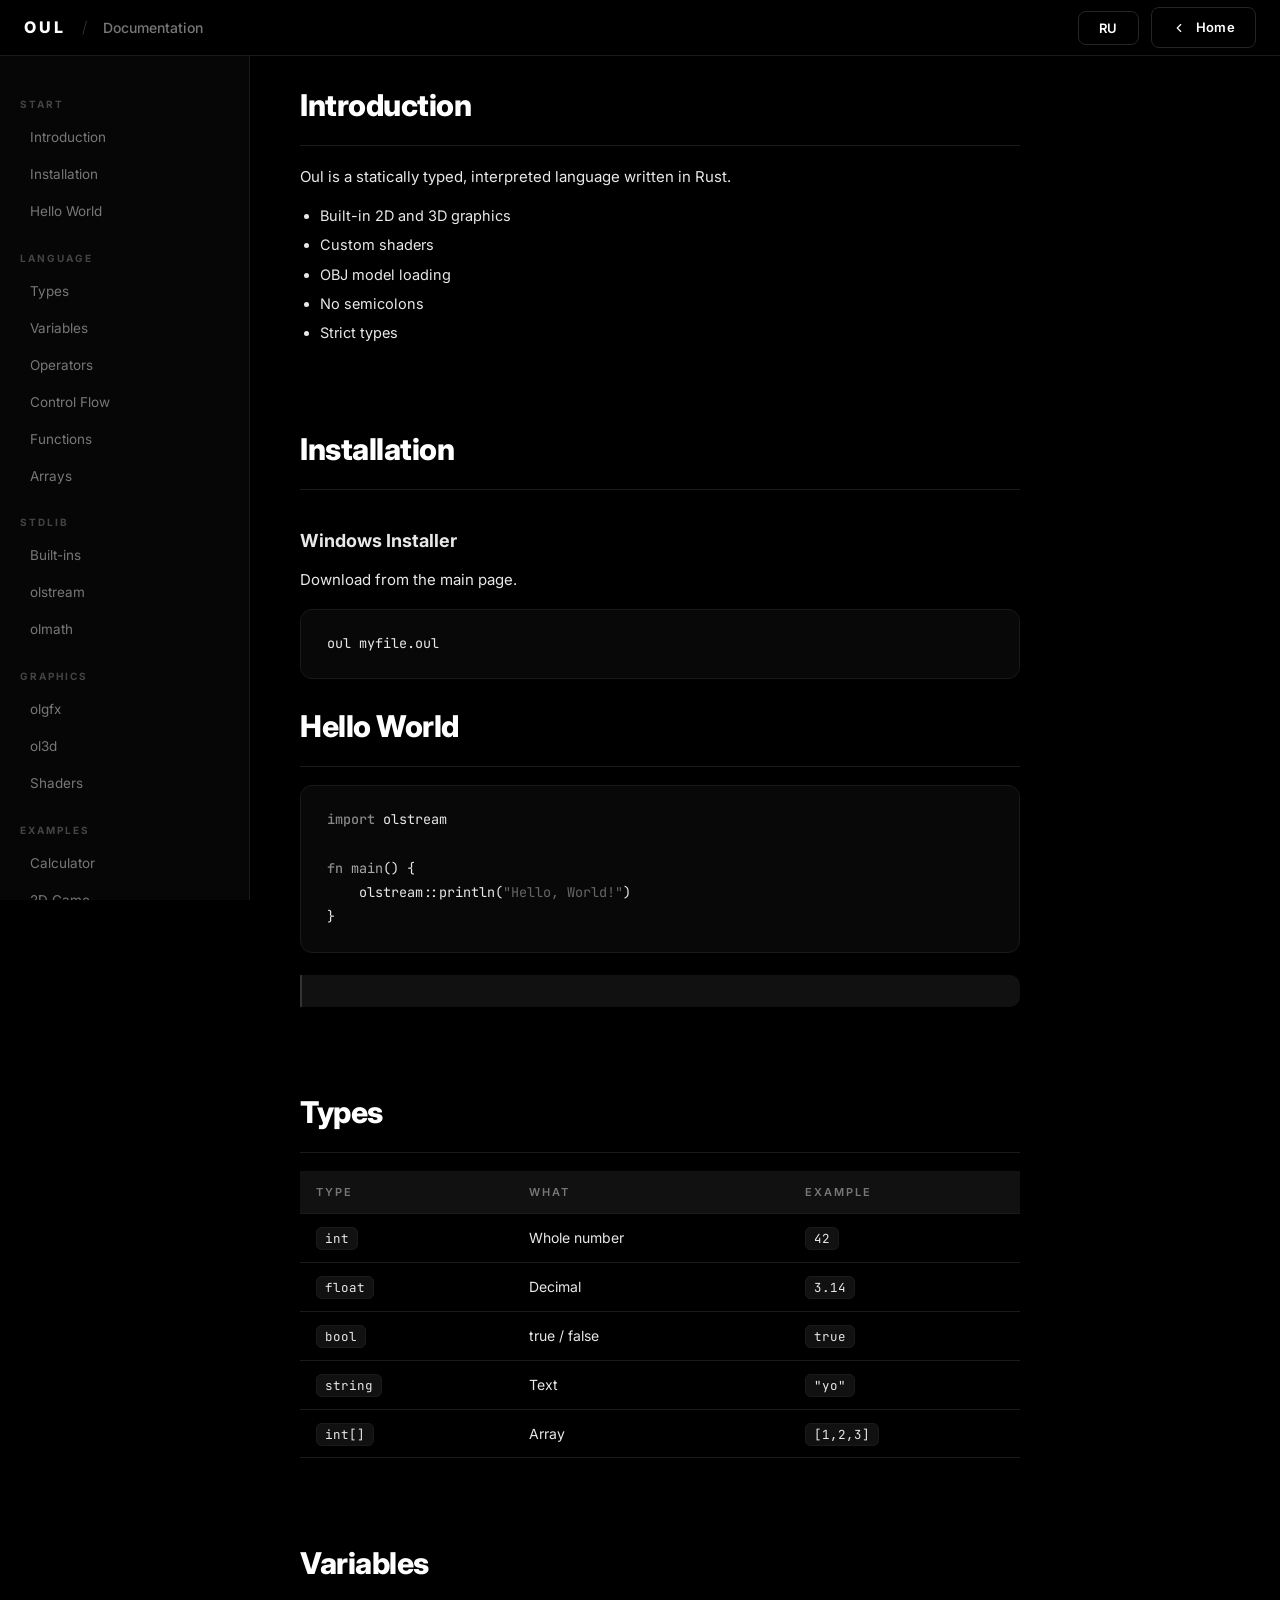
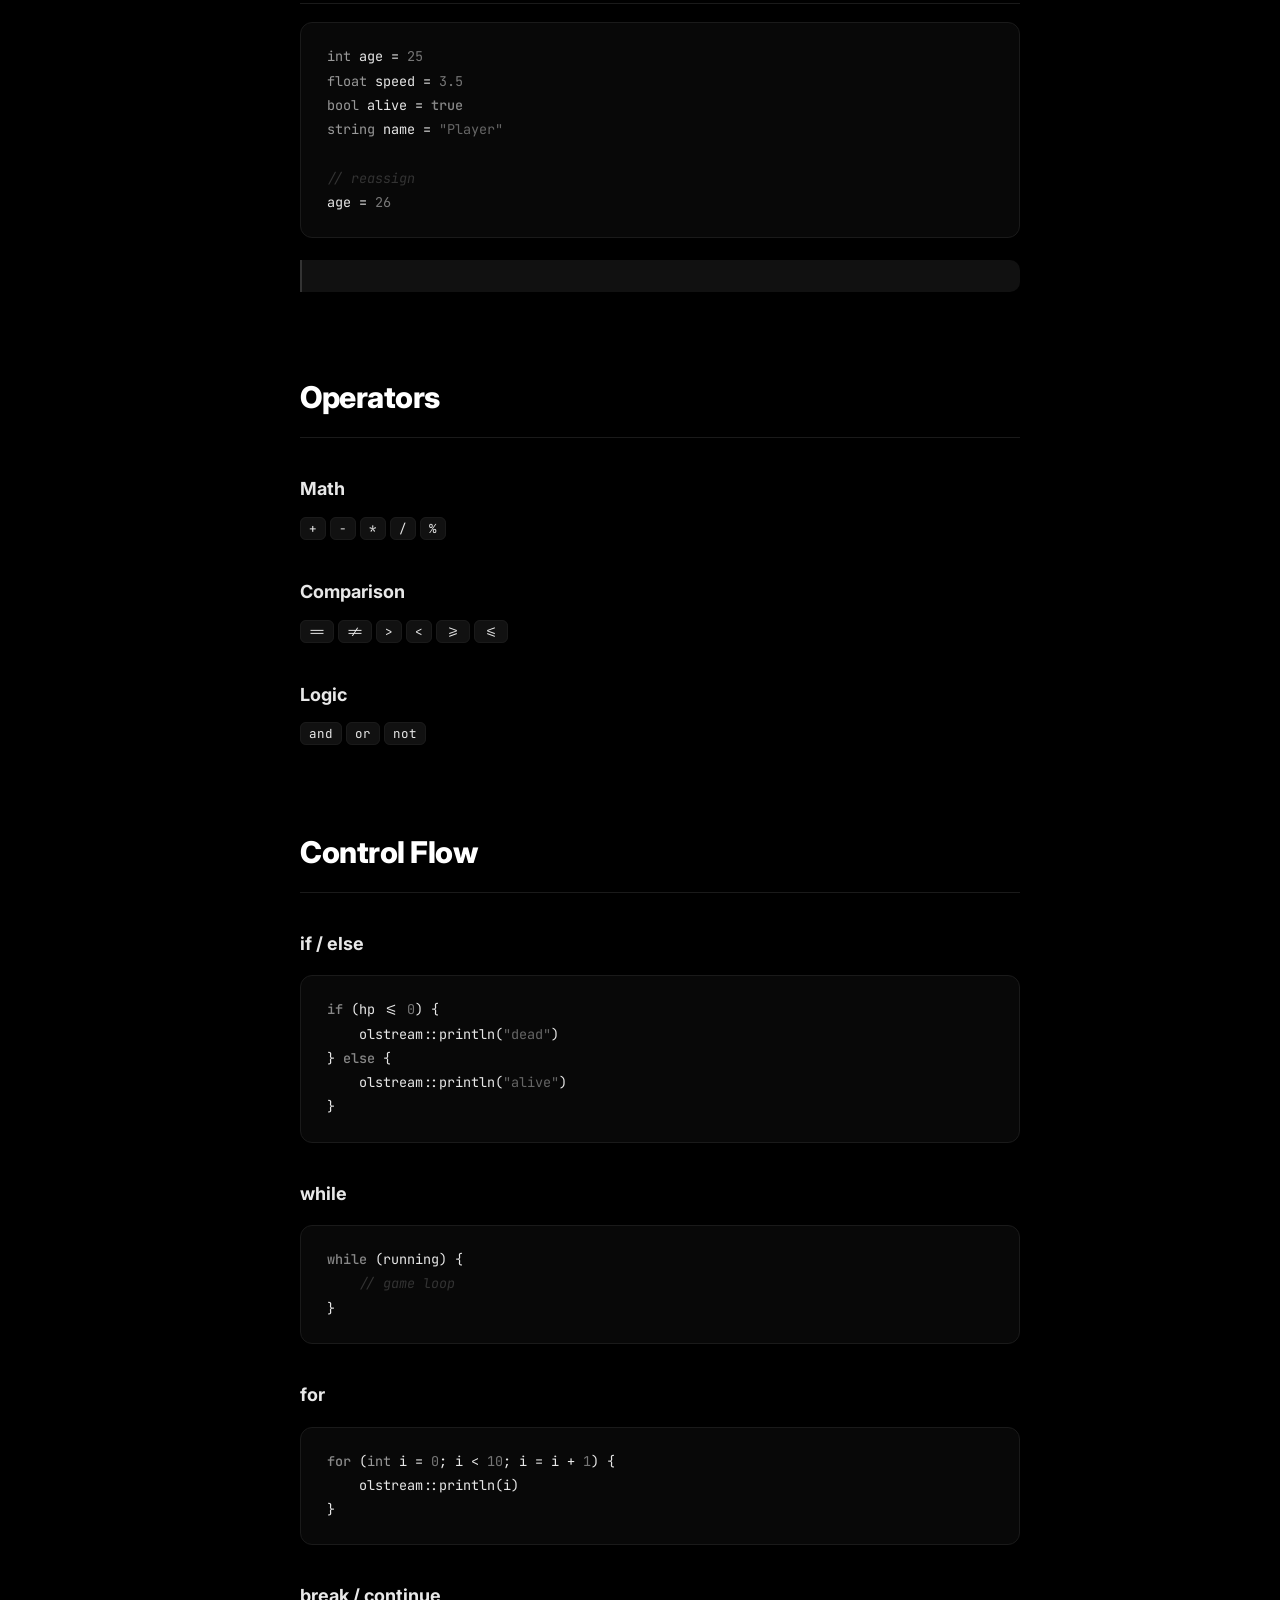
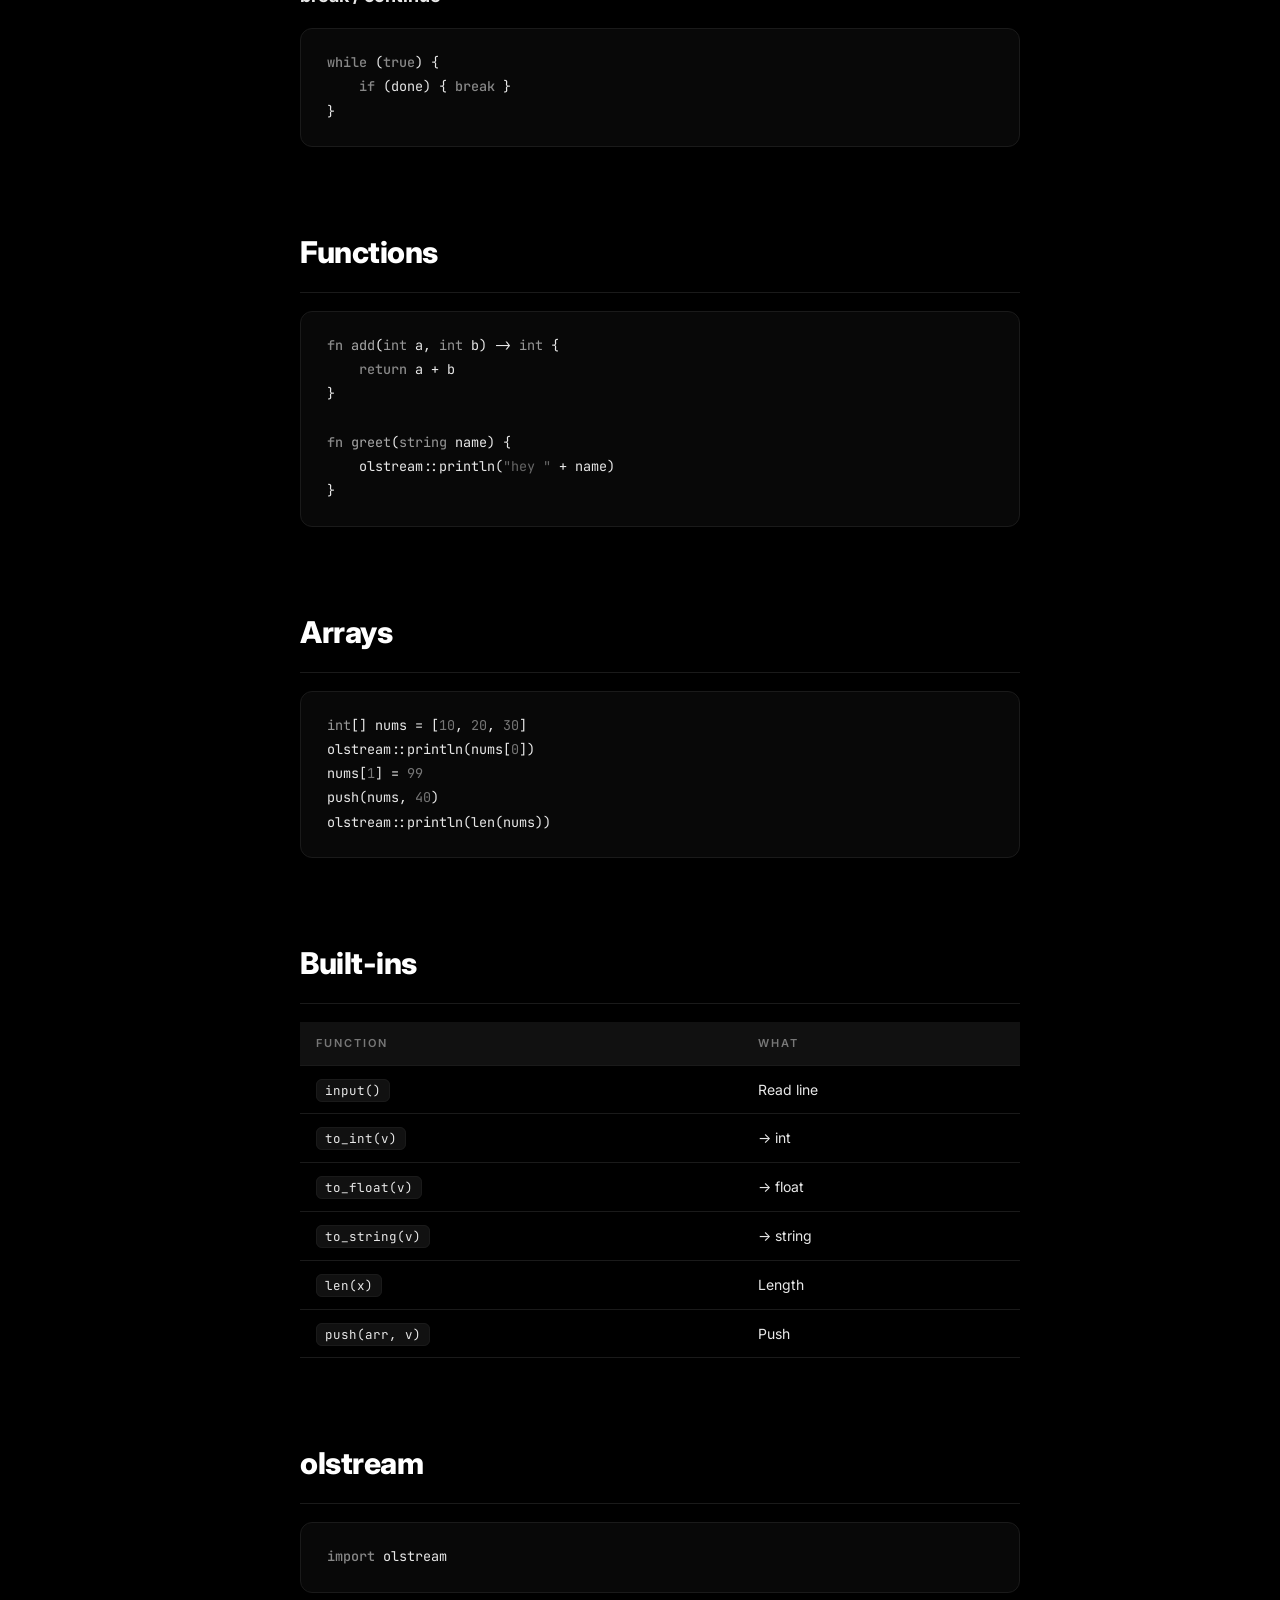
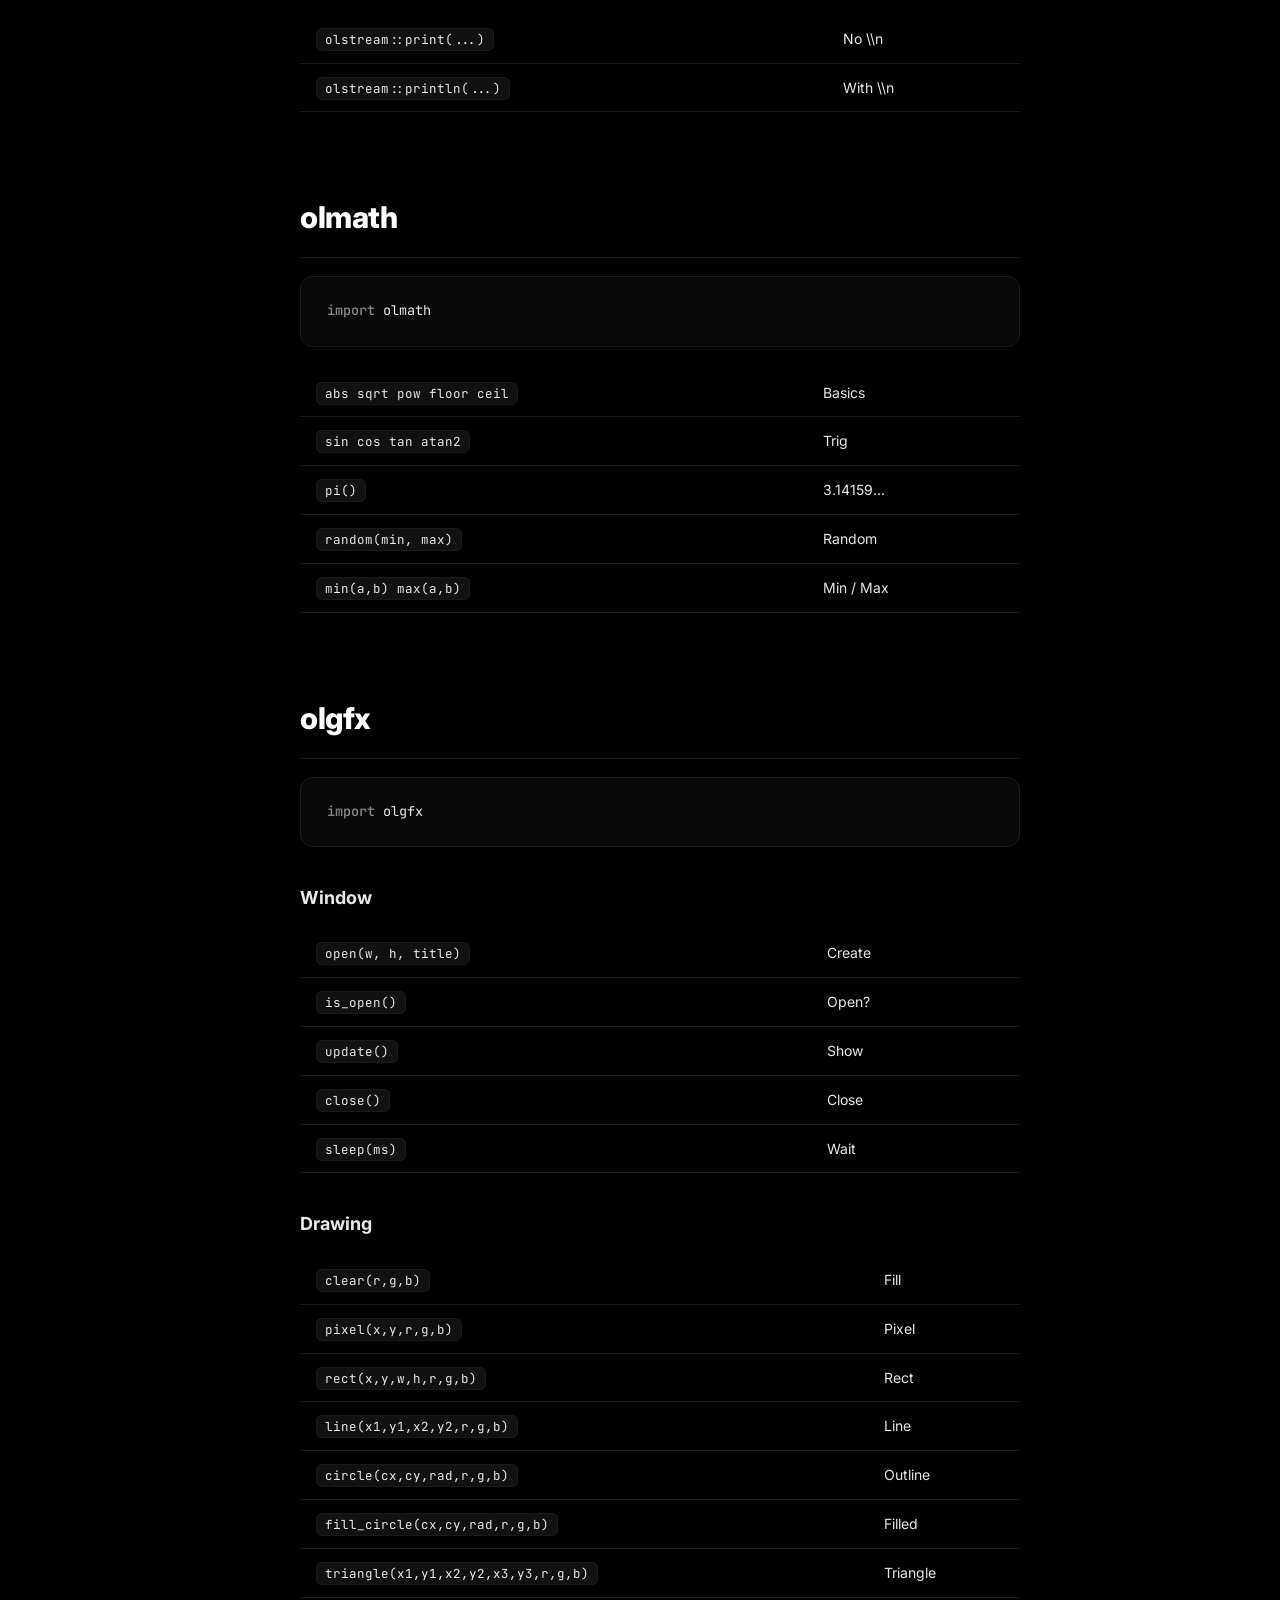
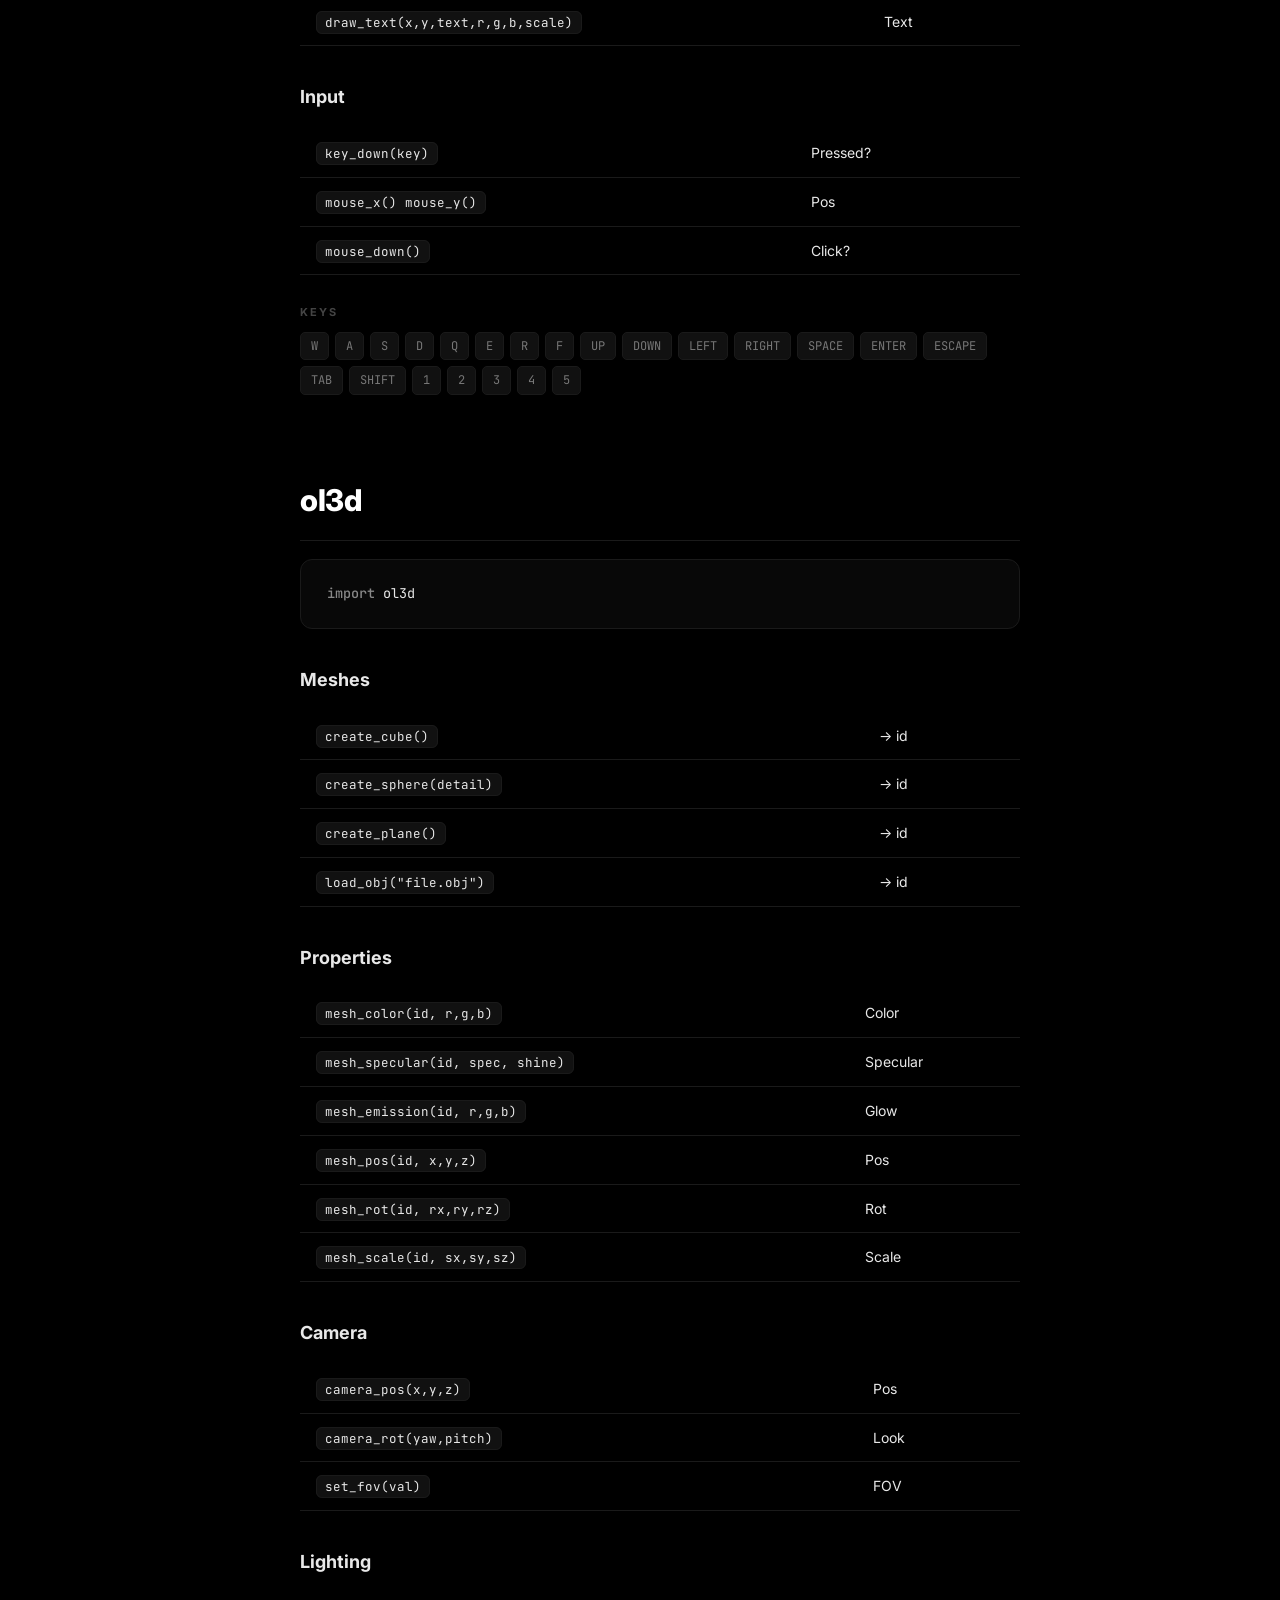
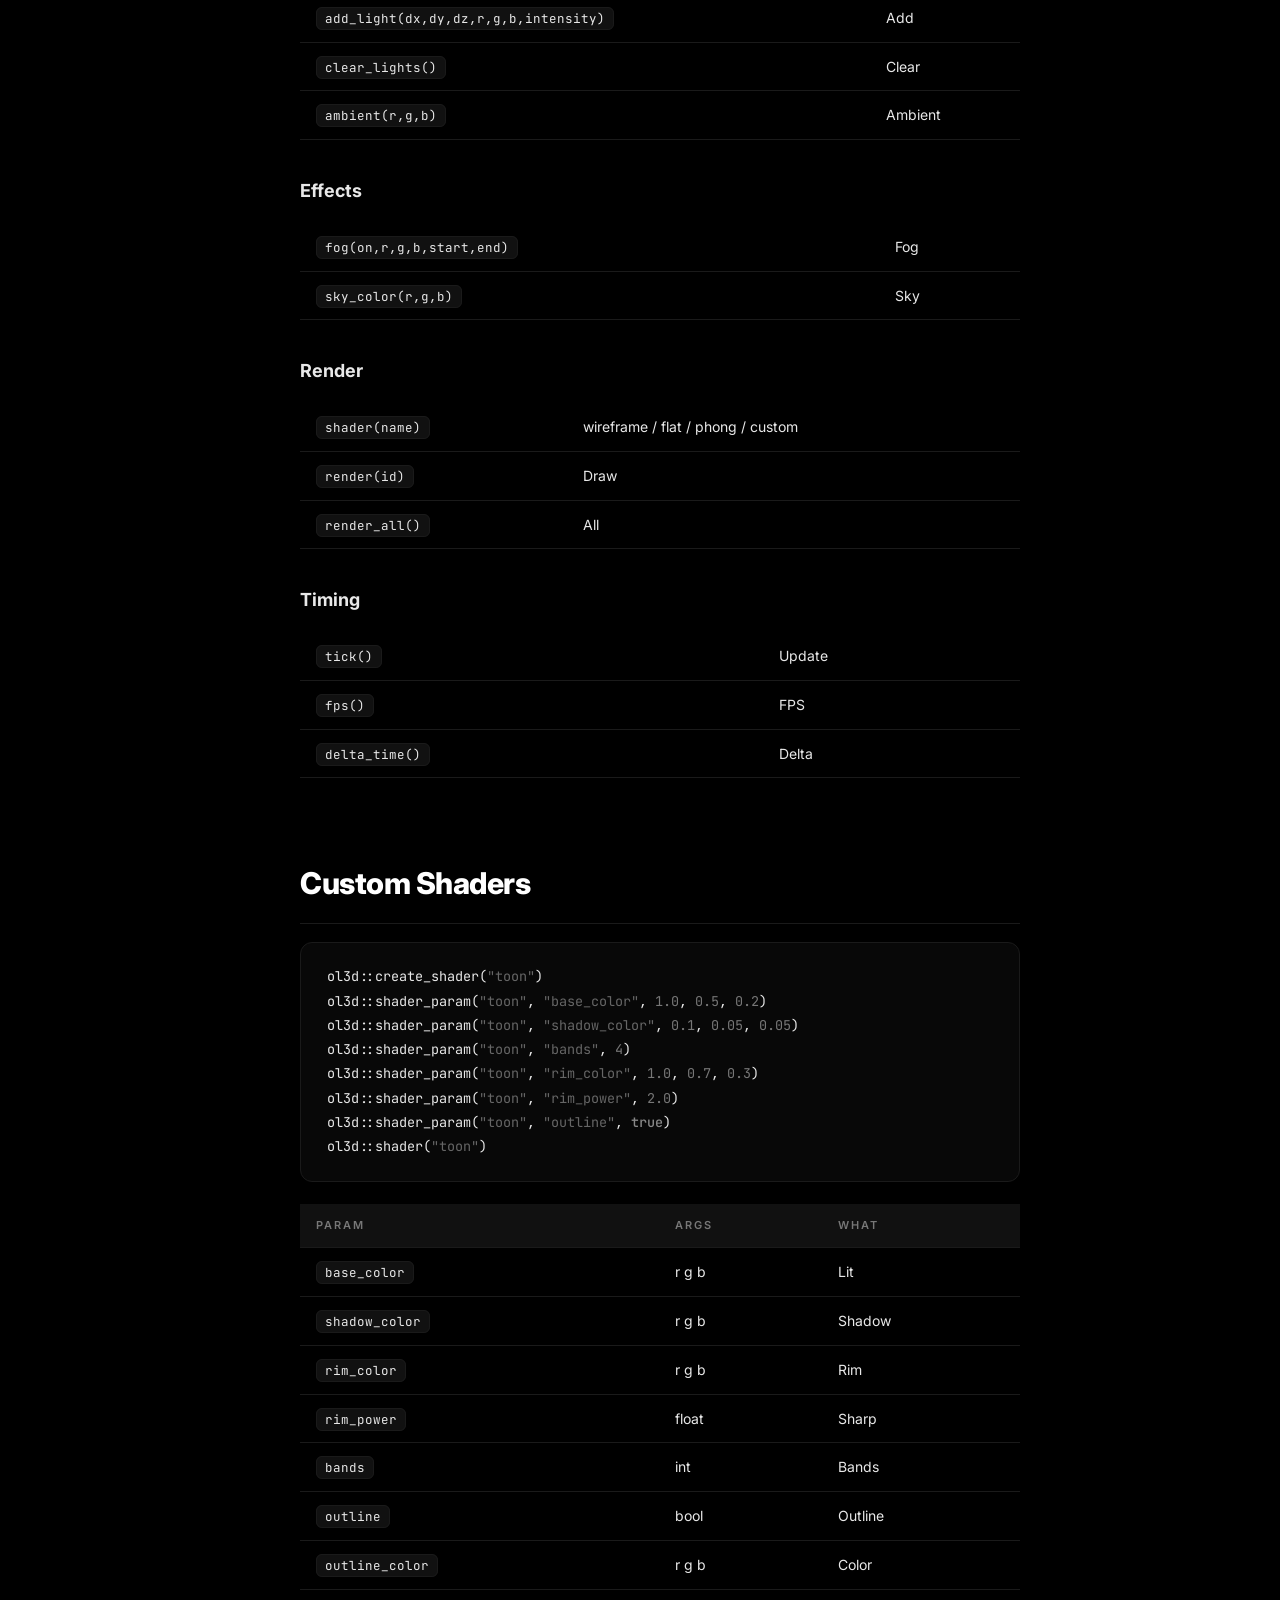
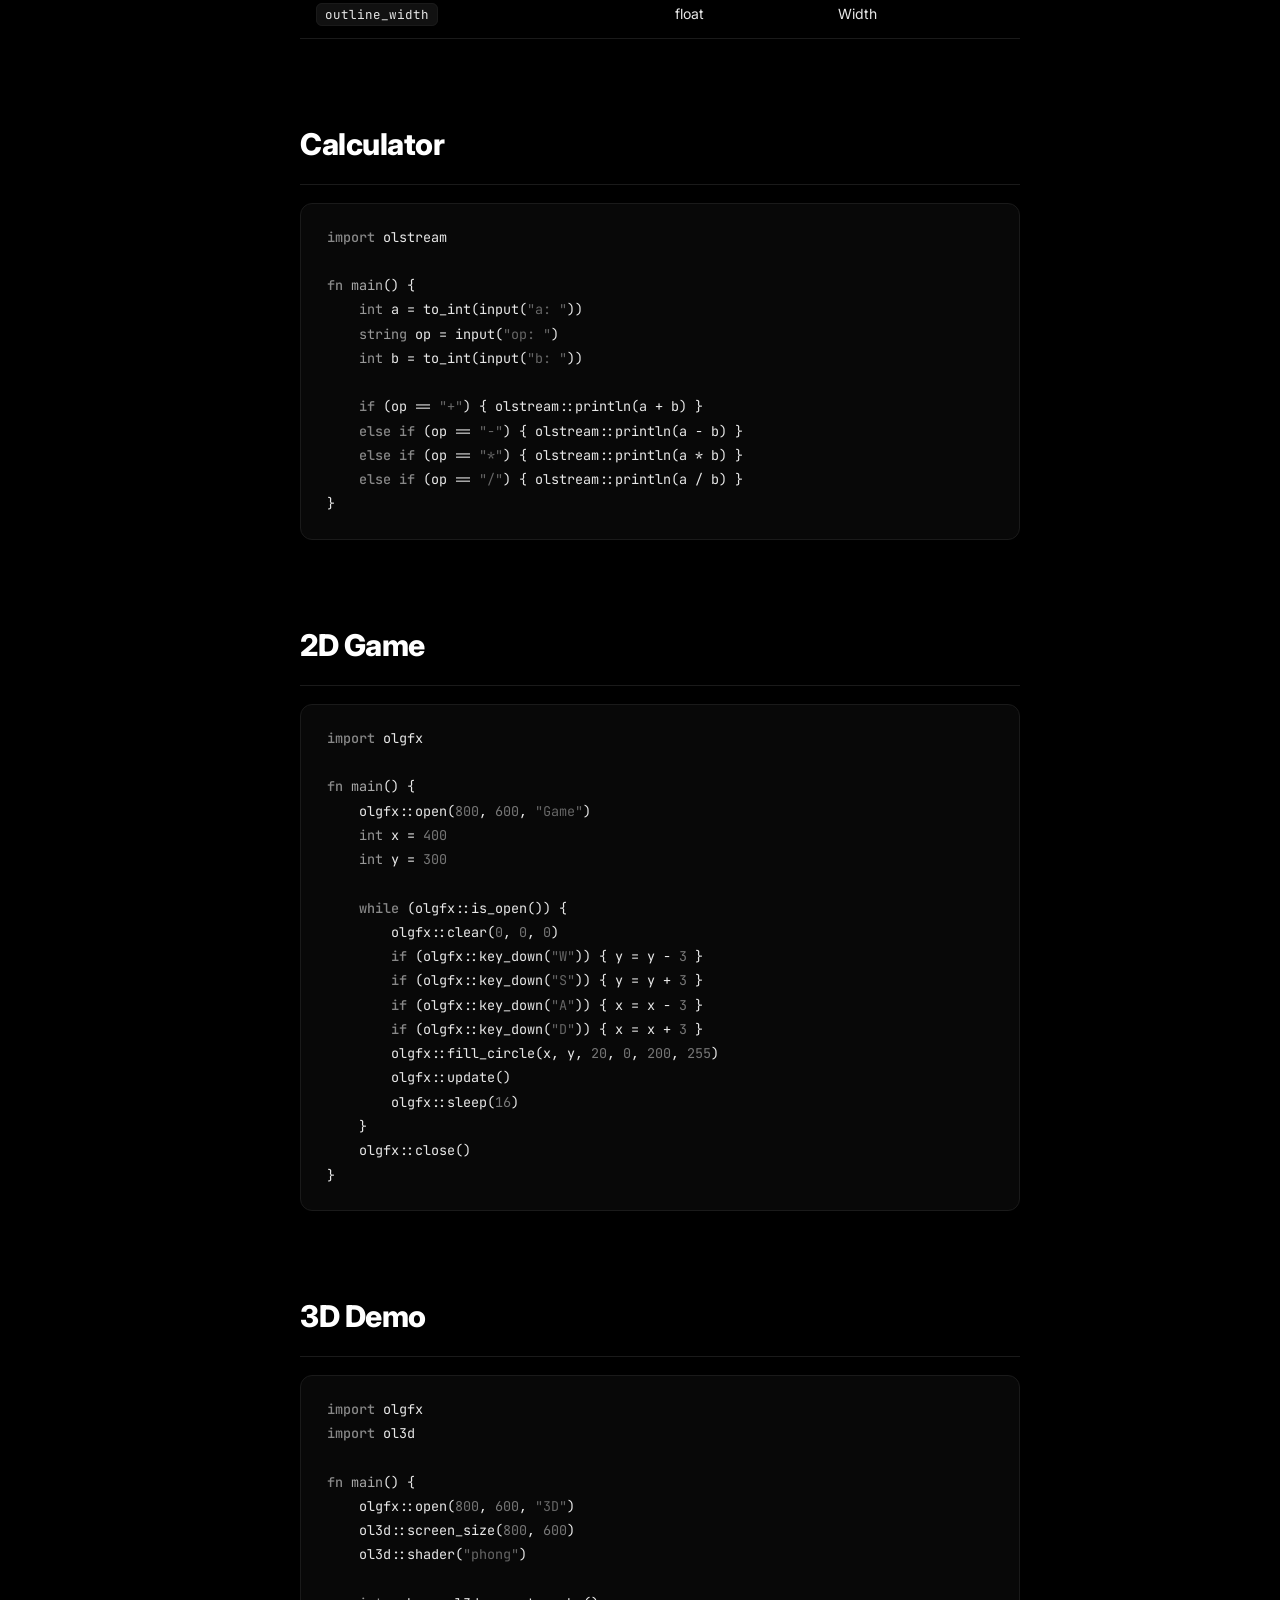
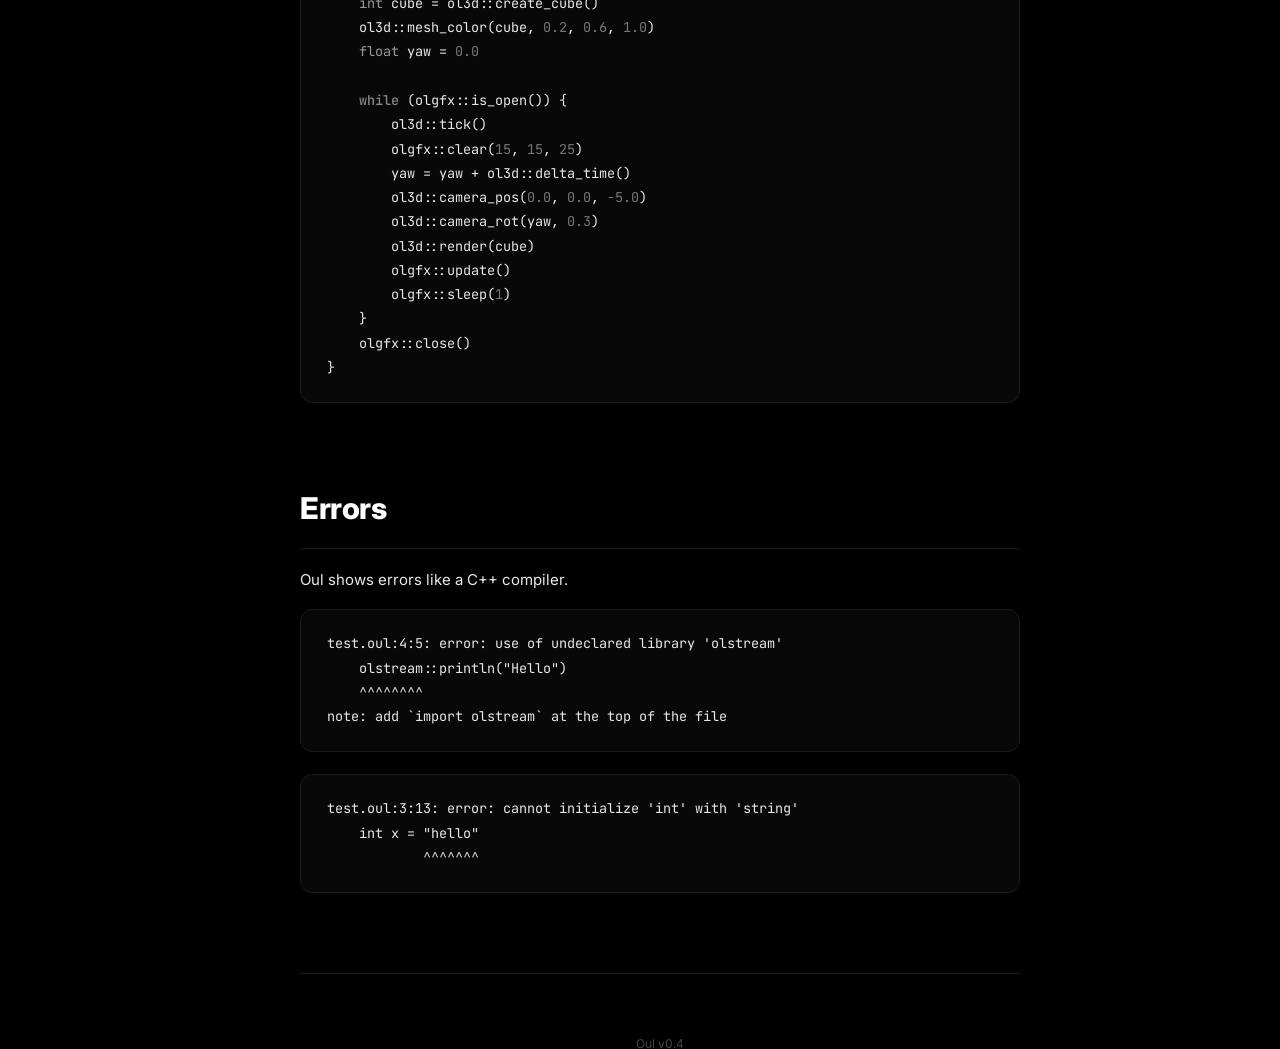
==== commit 02a8e516: "Update index.html" ====
--- a/docs/index.html
+++ b/docs/index.html
@@ -128,12 +128,6 @@
 <h3 data-en="Windows Installer" data-ru="Windows Инсталлер">Windows Installer</h3>
 <p data-en="Download from the main page. Installs Oul and adds to PATH." data-ru="Скачай с главной страницы. Установит Oul и добавит в PATH.">Download from the main page.</p>
 <pre><code>oul myfile.oul</code></pre>
-<h3 data-en="From Source" data-ru="Из исходников">From Source</h3>
-<pre><code>git clone https://github.com/user/oul
-cd oul
-cargo build --release
-./target/release/oul hello.oul</code></pre>
-</section>
 
 <section id="hello">
 <h2>Hello World</h2>
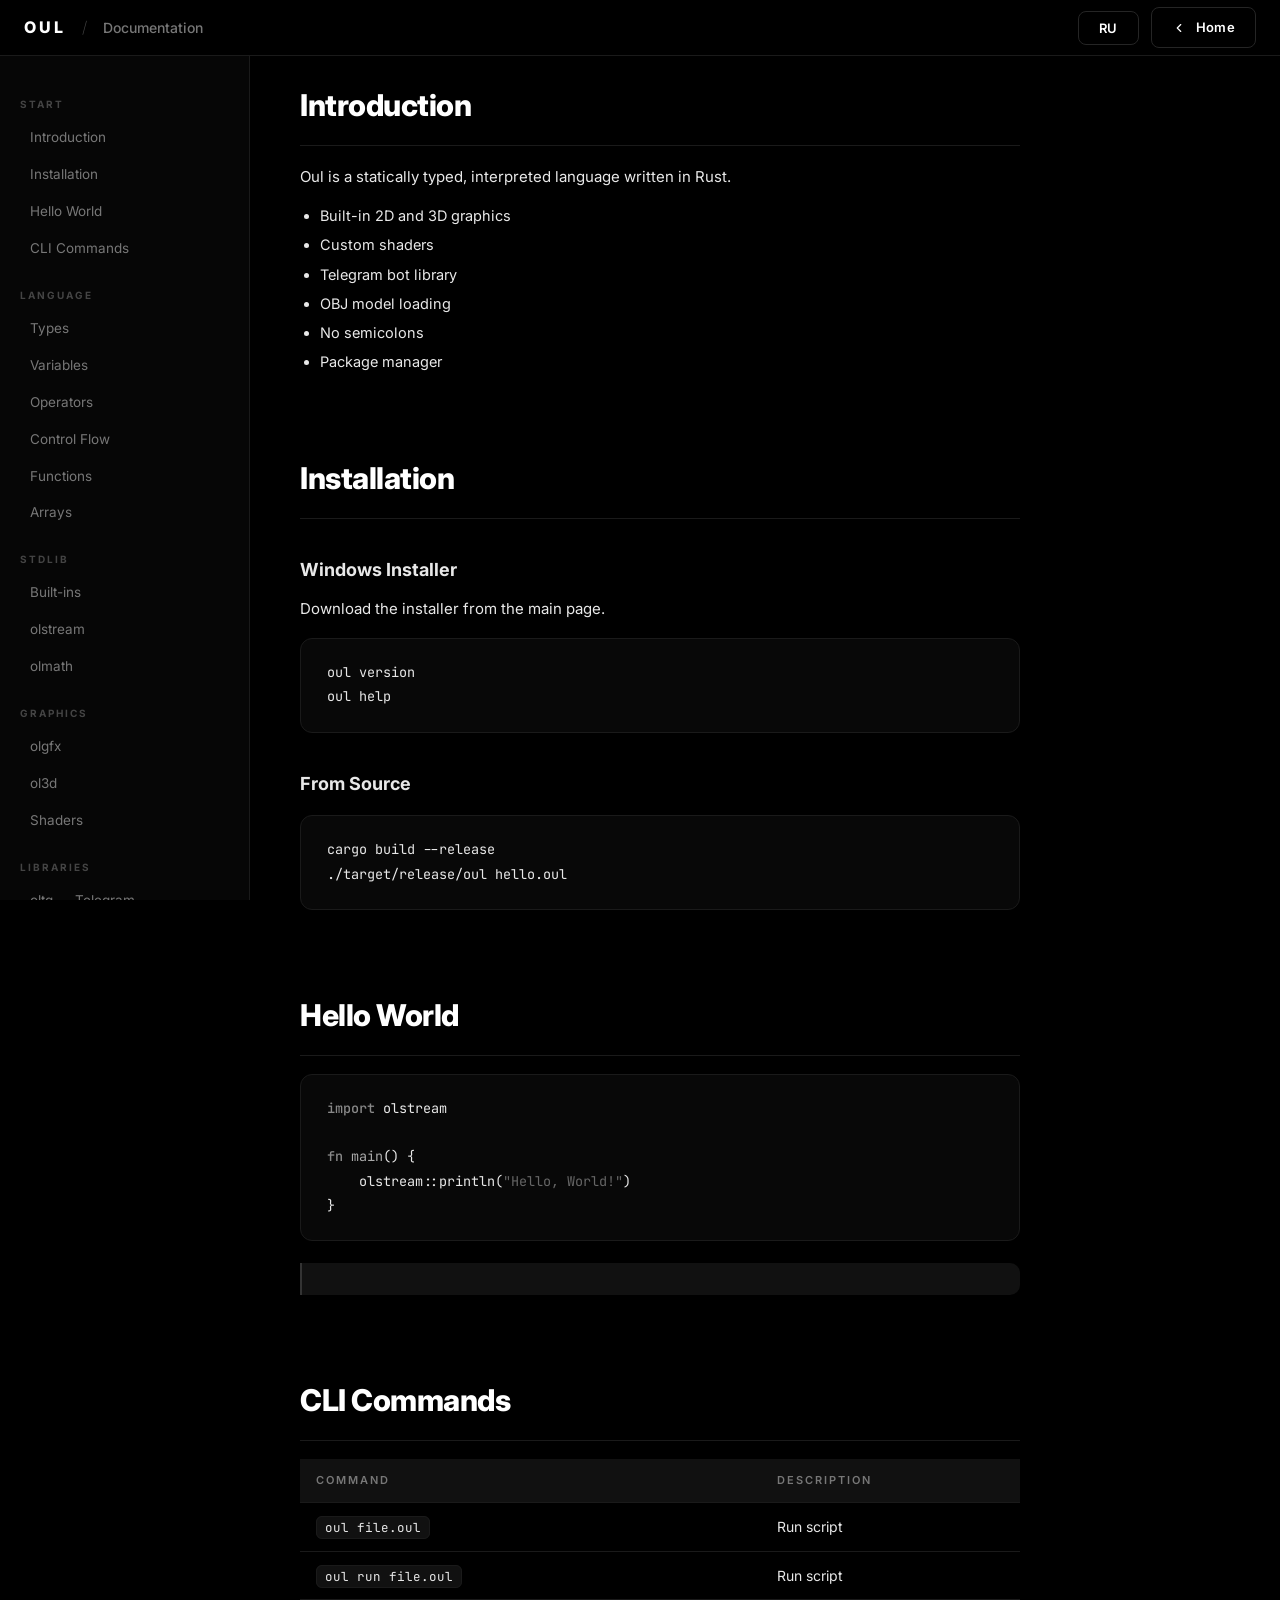
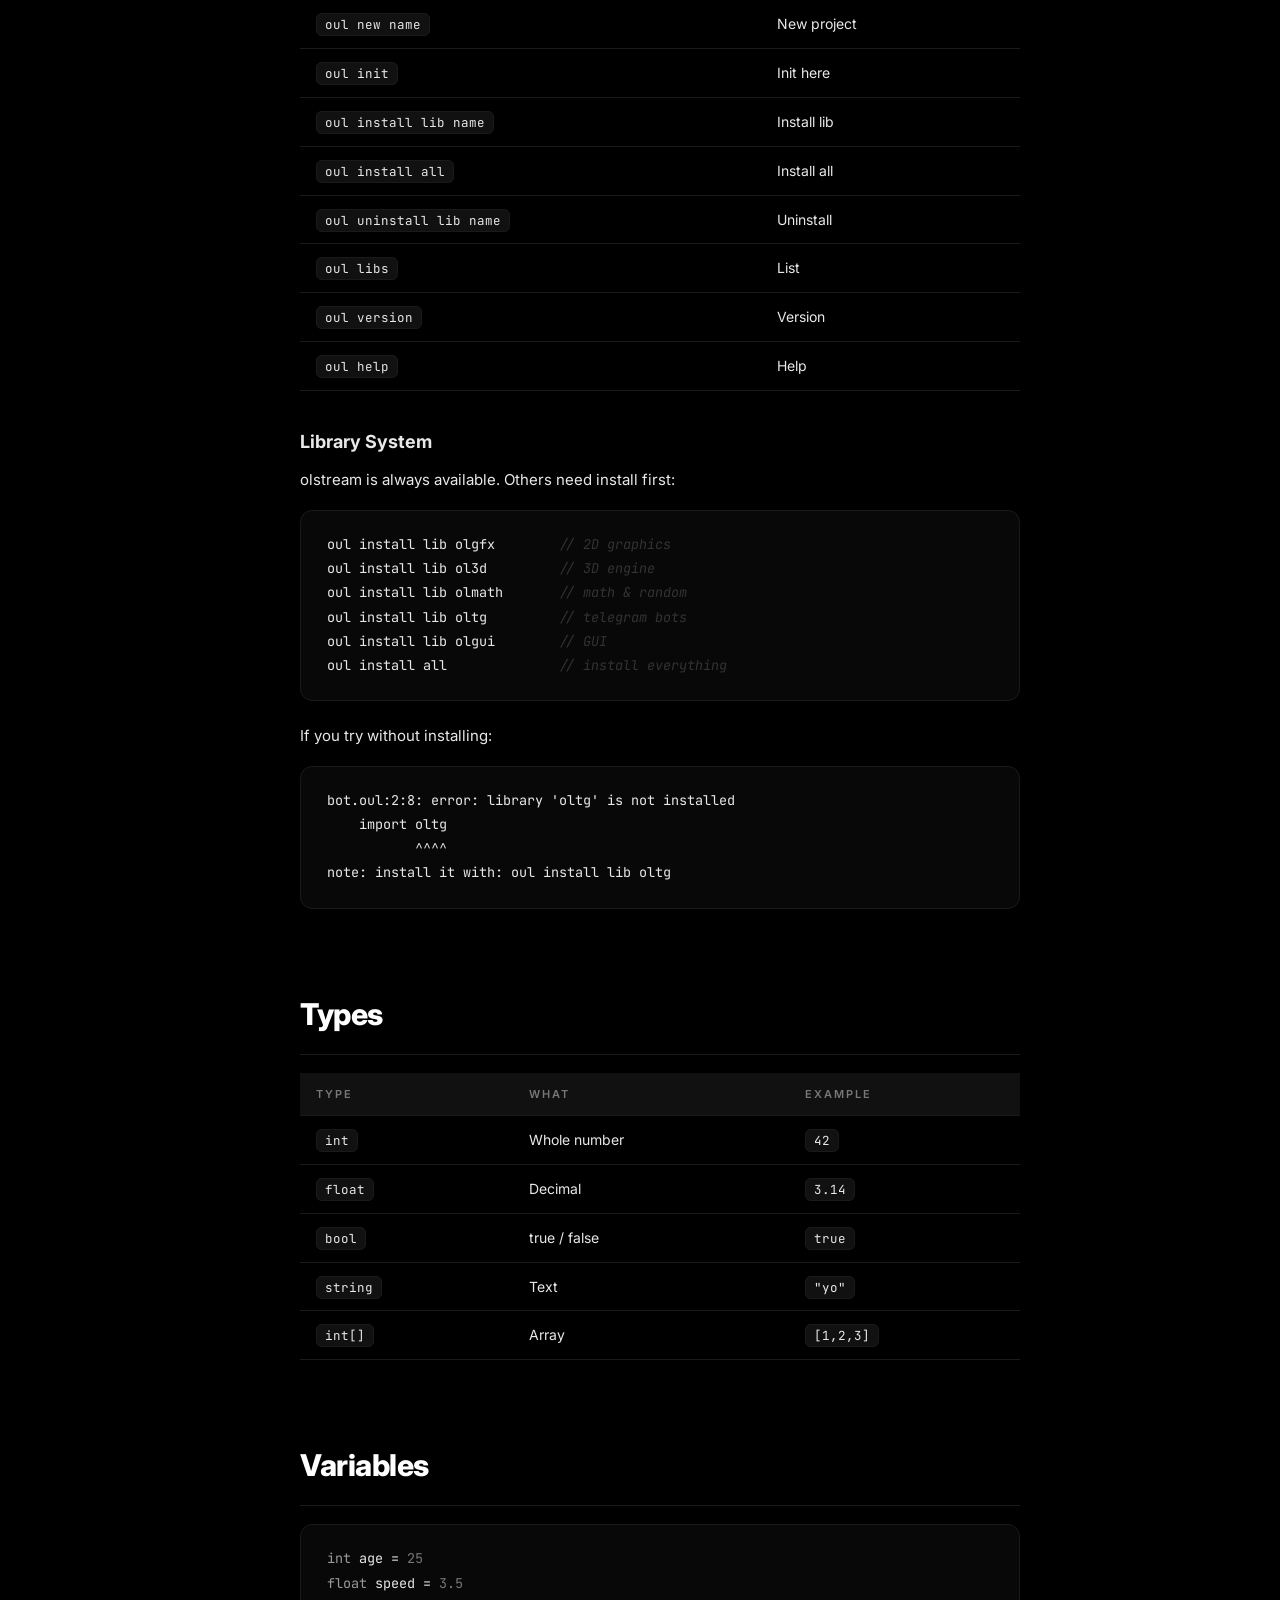
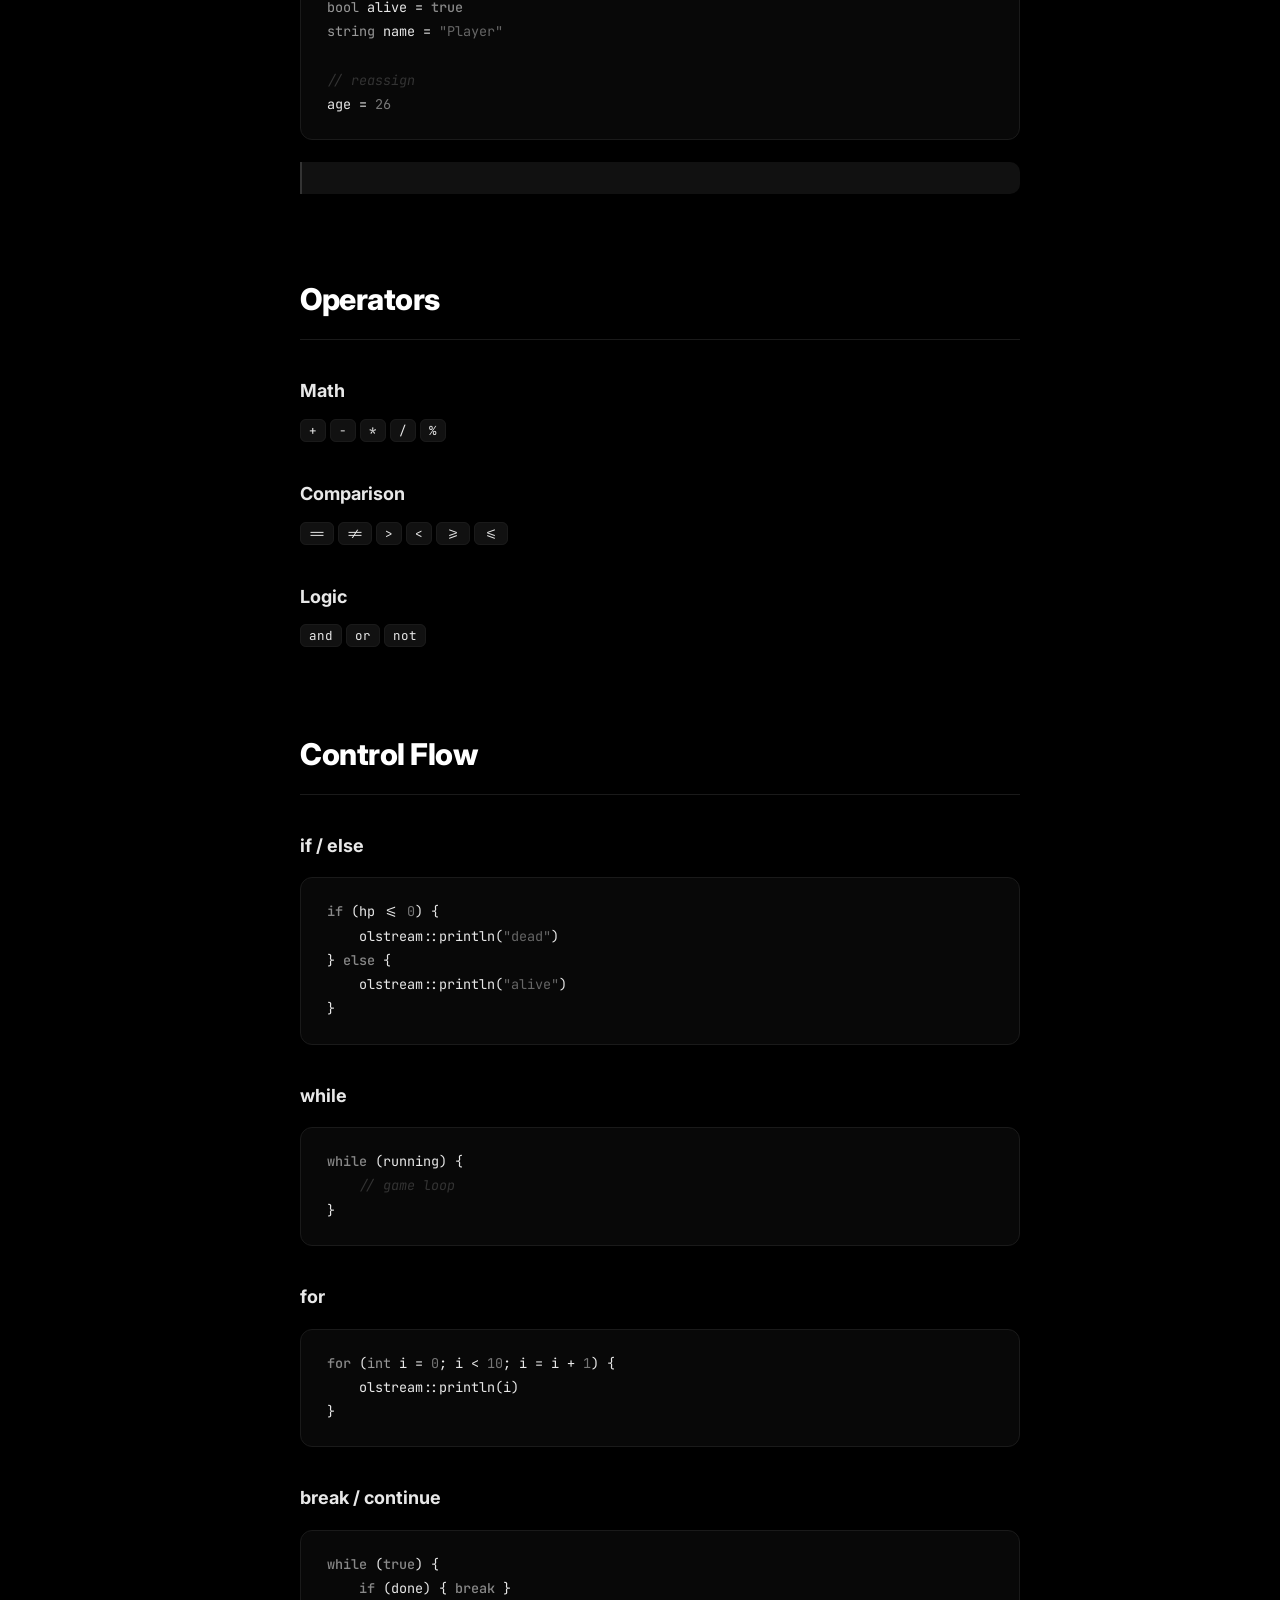
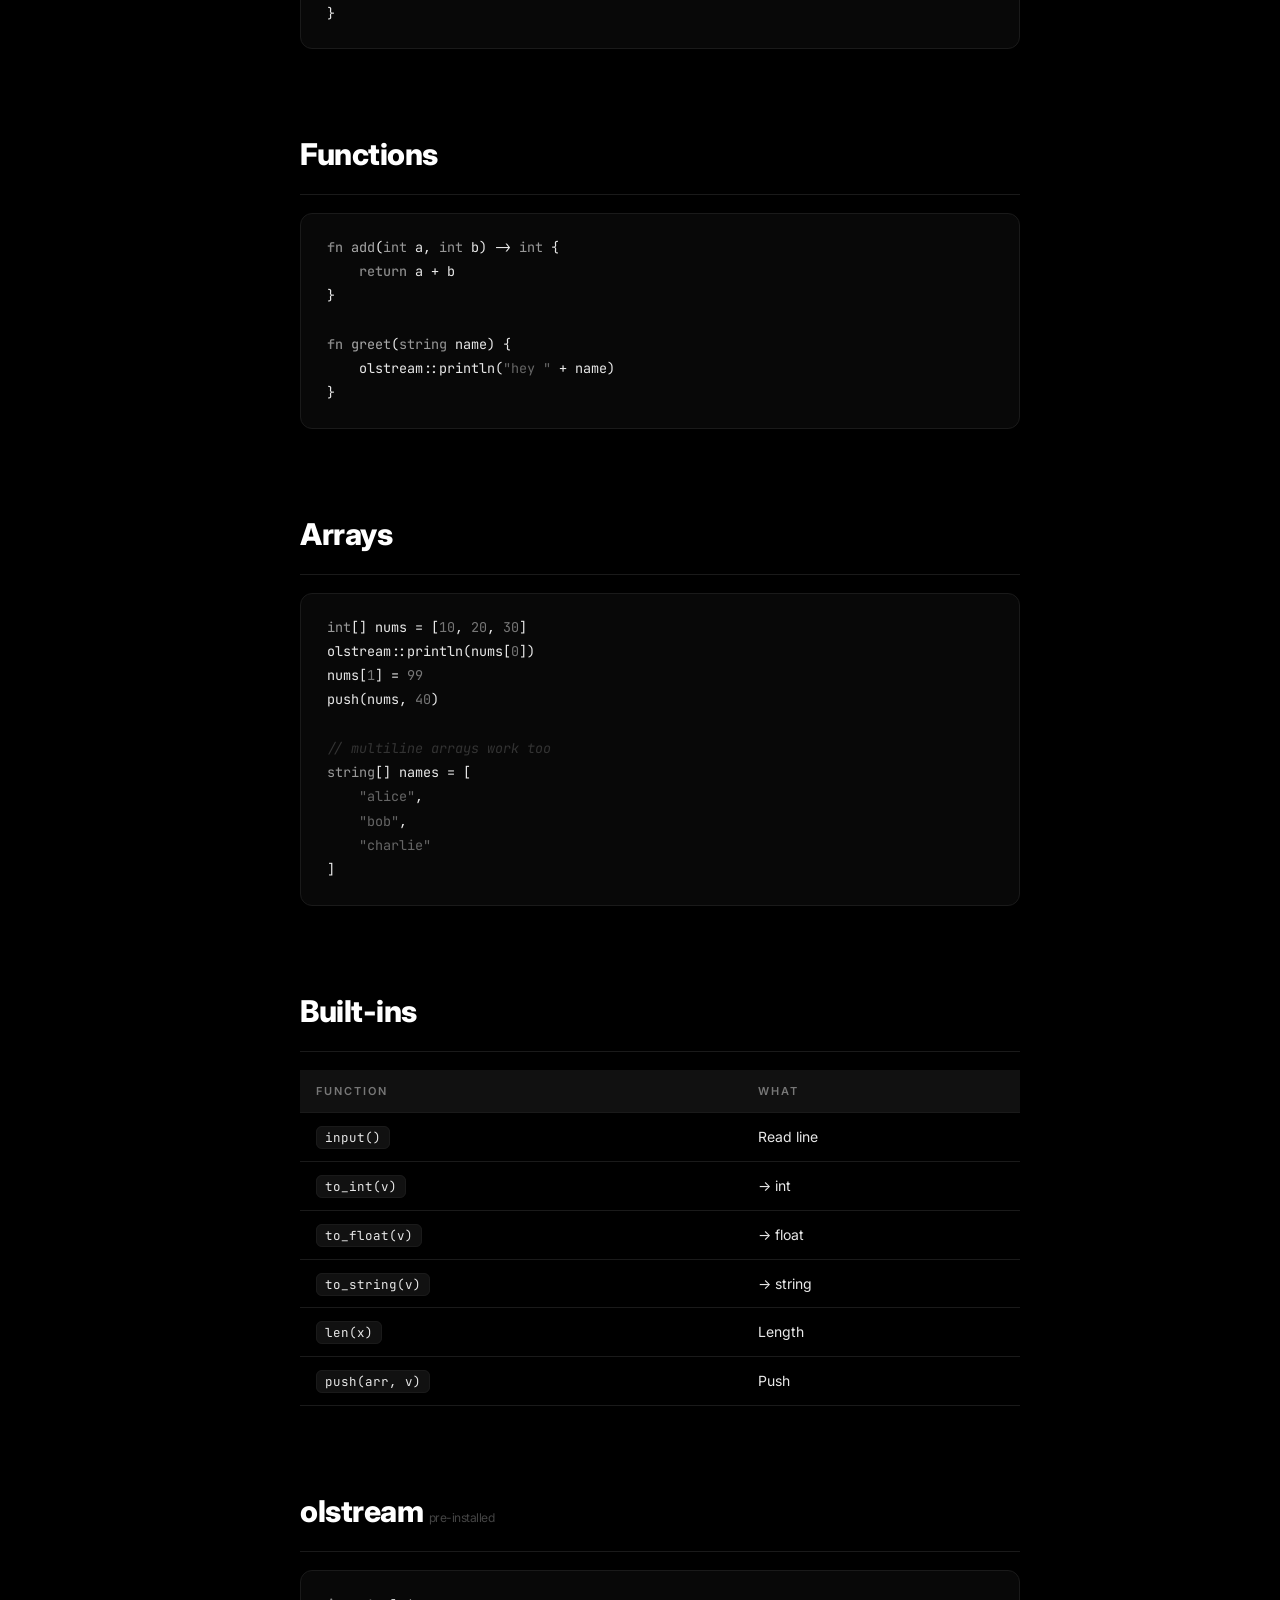
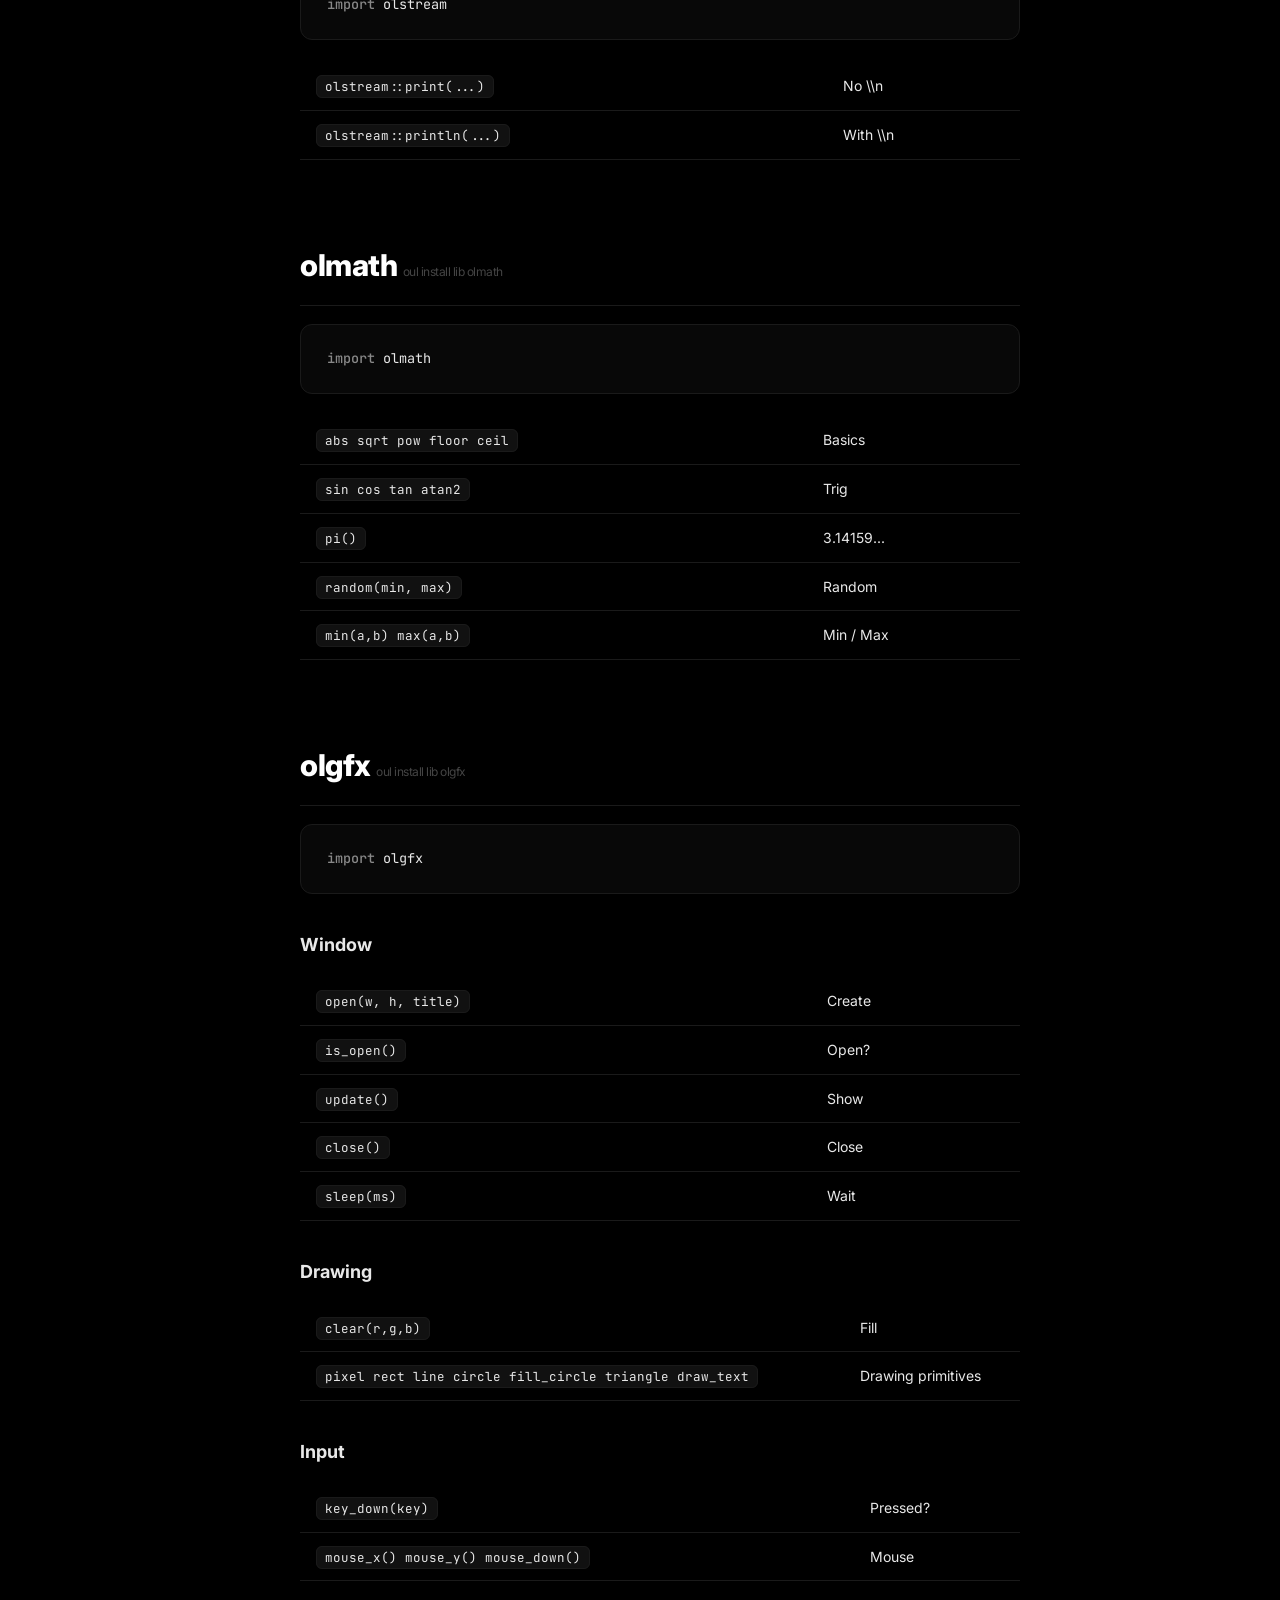
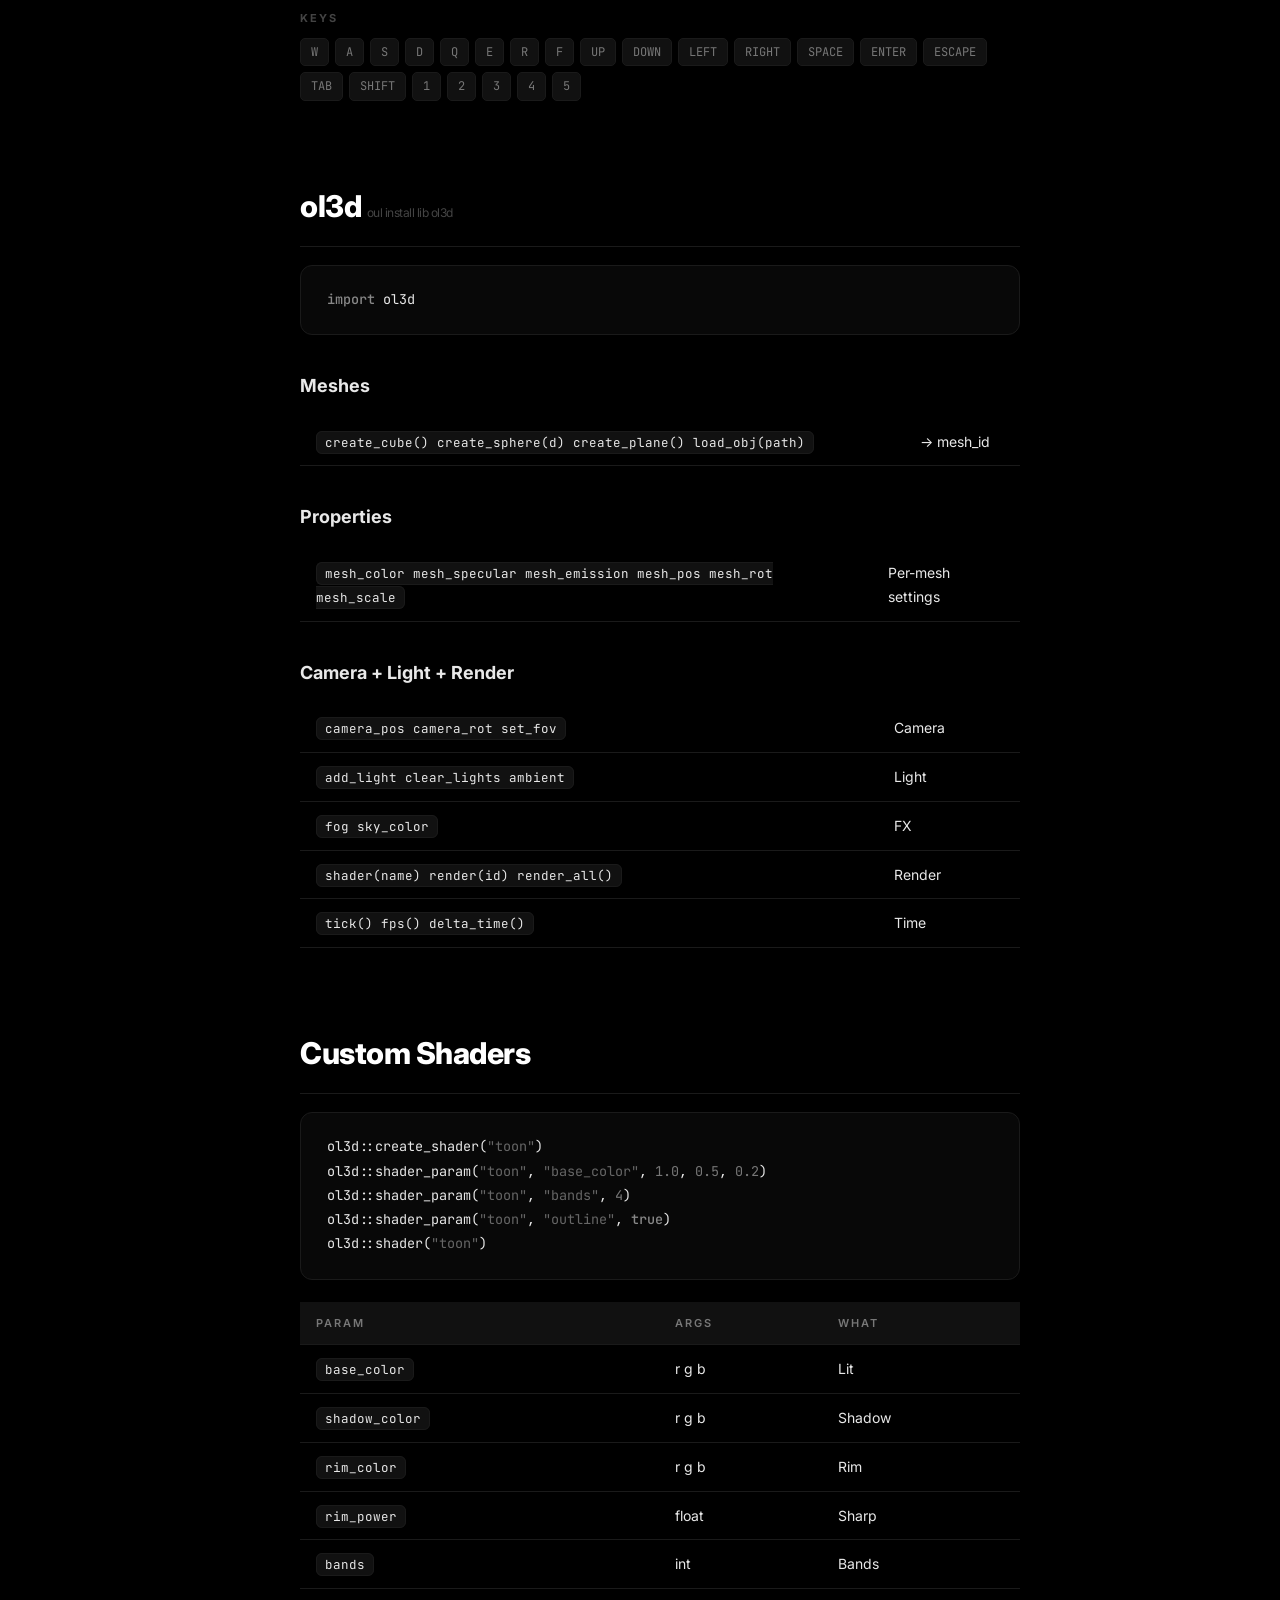
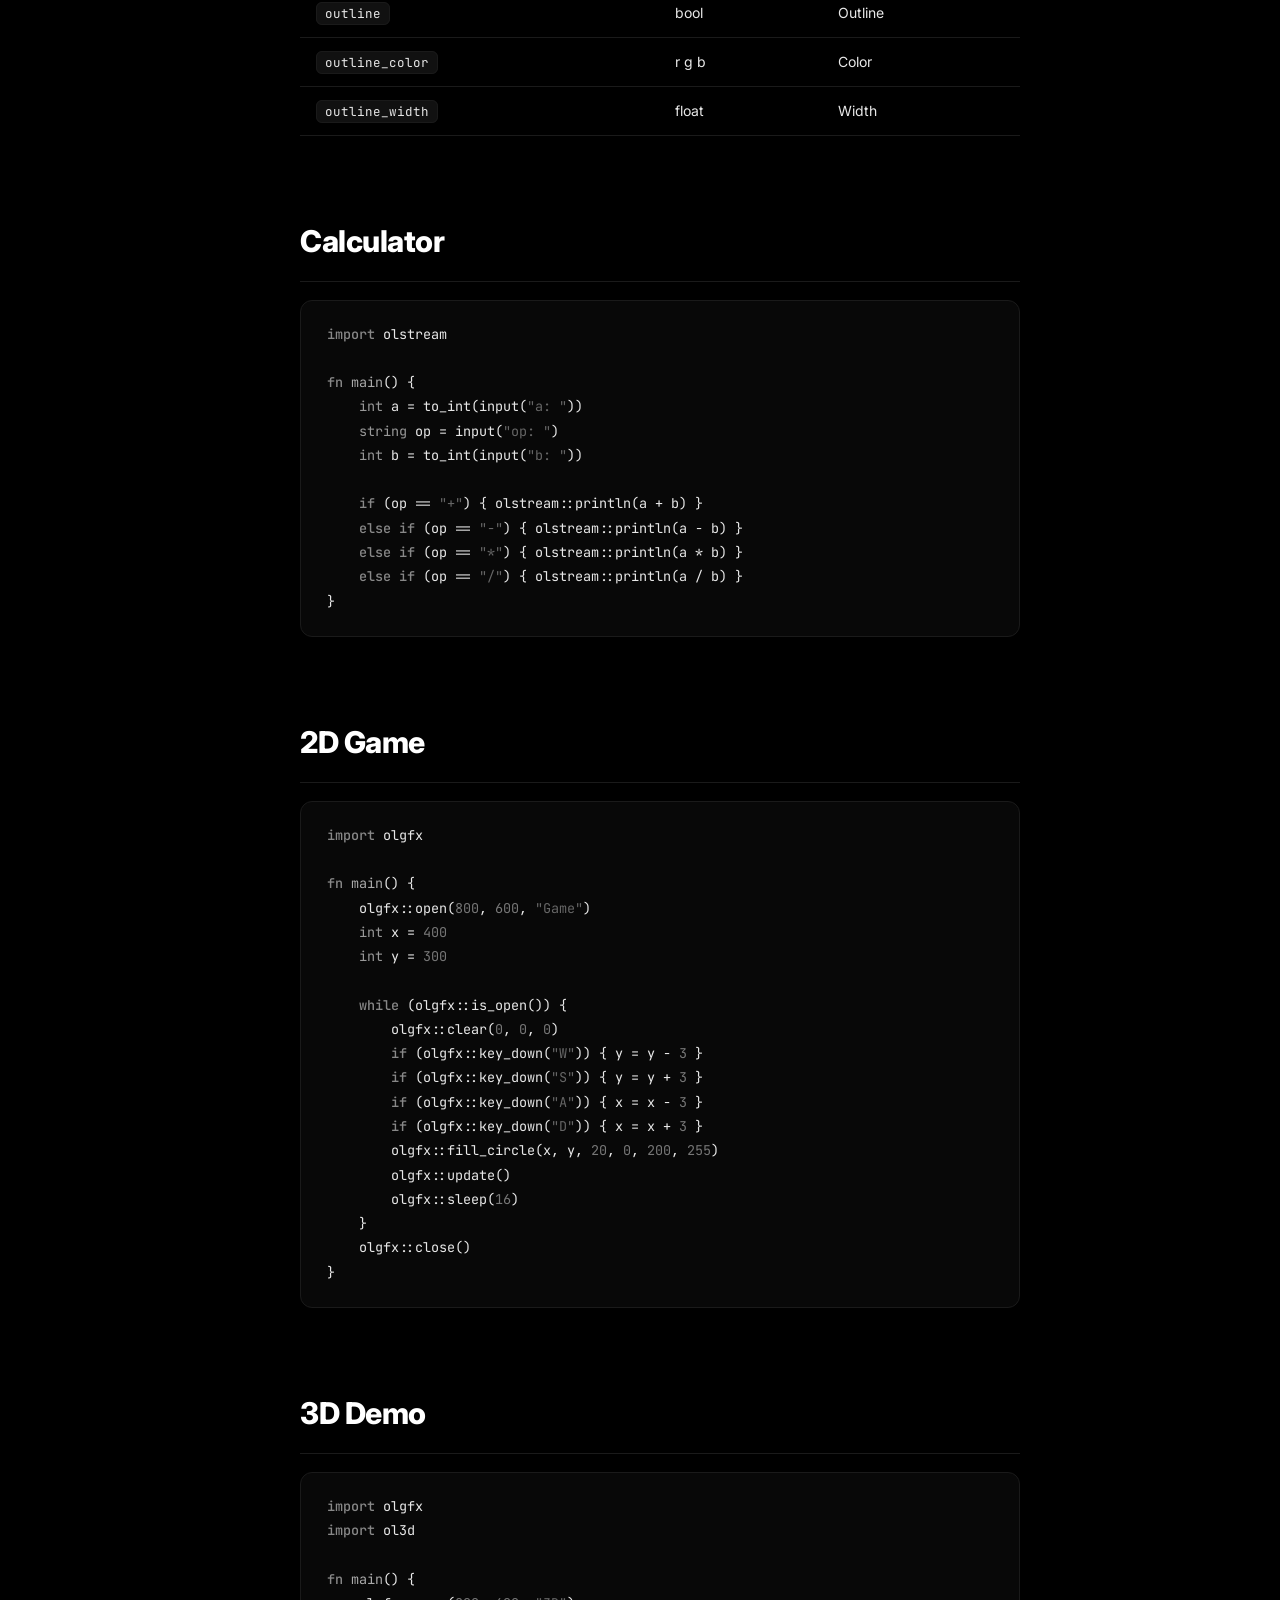
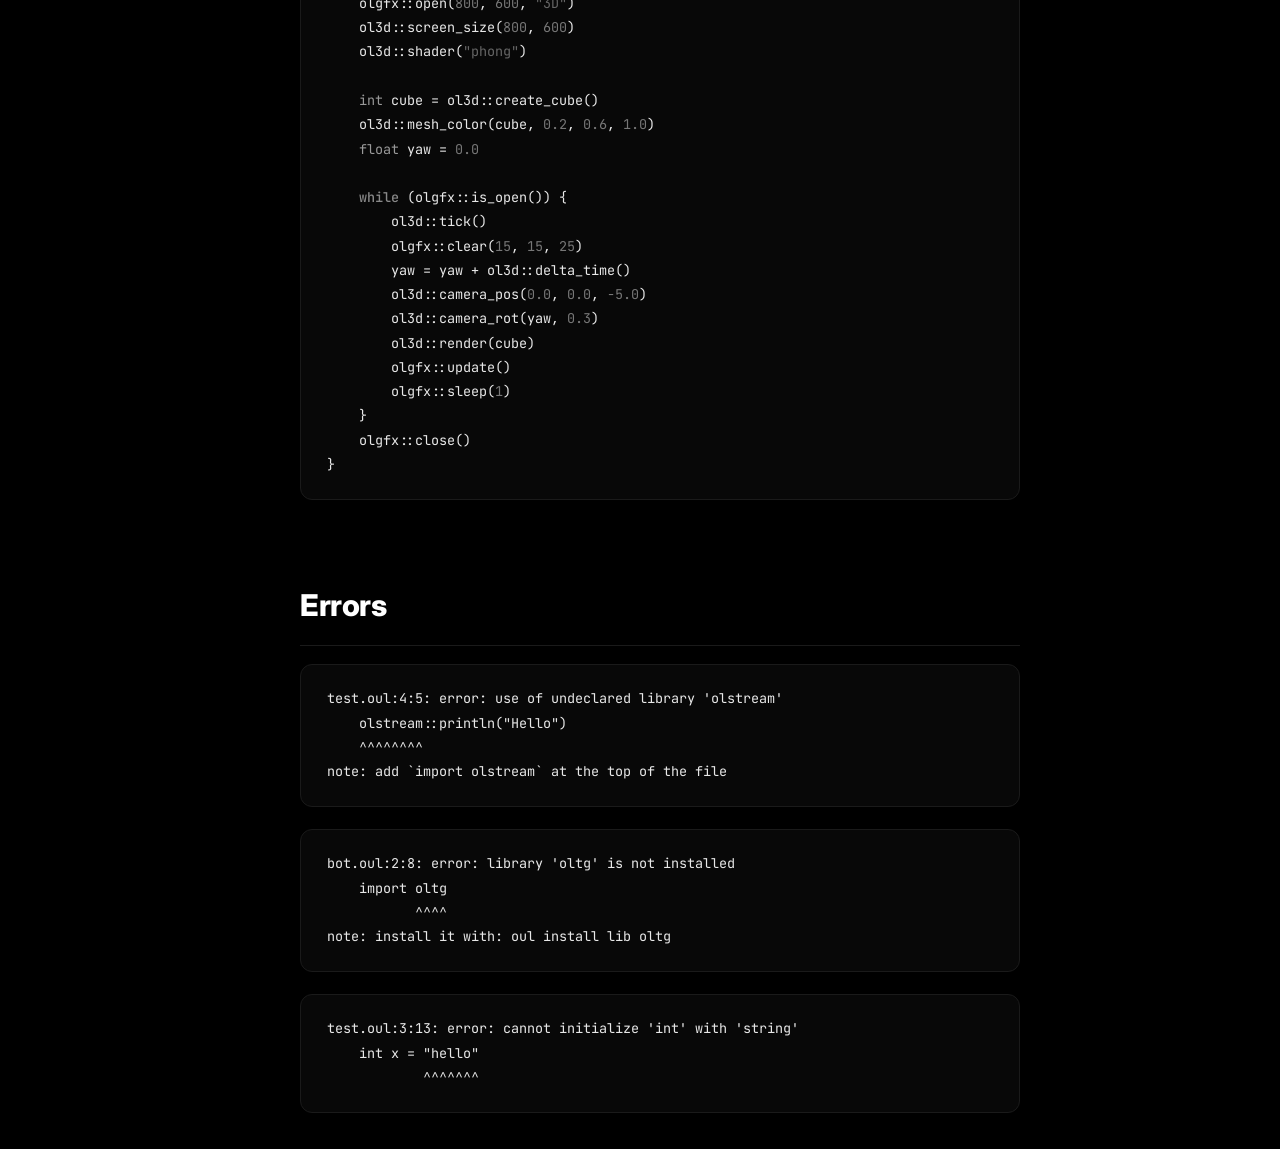
==== commit 596d56f7: "Update index.html" ====
--- a/docs/index.html
+++ b/docs/index.html
@@ -6,63 +6,28 @@
     <title>Oul — Docs</title>
     <link rel="stylesheet" href="/css/style.css">
     <style>
-        .dh {
-            position:fixed;top:0;left:0;right:0;z-index:1000;height:56px;
-            display:flex;align-items:center;justify-content:space-between;
-            padding:0 24px;background:rgba(0,0,0,0.85);
-            backdrop-filter:blur(20px);-webkit-backdrop-filter:blur(20px);
-            border-bottom:1px solid var(--border);
-        }
-        .dh-left{display:flex;align-items:center;gap:16px;}
-        .dh-logo{font-size:16px;font-weight:800;letter-spacing:3px;color:var(--accent);}
-        .dh-sep{color:var(--text3);font-weight:200;}
-        .dh-title{font-size:14px;color:var(--text2);font-weight:500;}
-        .dh-right{display:flex;align-items:center;gap:12px;}
-
-        .sb {
-            position:fixed;top:56px;left:0;width:250px;height:calc(100vh - 56px);
-            background:var(--bg2);border-right:1px solid var(--border);
-            overflow-y:auto;padding:20px 0;
-        }
-        .sb::-webkit-scrollbar{width:3px;}
-        .sb::-webkit-scrollbar-thumb{background:#222;}
-        .sb-sec{
-            padding:10px 20px 6px;font-size:10px;text-transform:uppercase;
-            letter-spacing:2px;color:var(--text3);font-weight:700;margin-top:10px;
-        }
-        .sb a{
-            display:block;padding:7px 20px 7px 28px;font-size:13.5px;
-            color:var(--text2);transition:all 0.15s;
-            border-left:2px solid transparent;
-        }
-        .sb a:hover{color:#fff;background:var(--bg4);border-left-color:#444;}
-
-        .dc{margin-left:250px;padding:80px 50px 120px;max-width:820px;}
-        .dc section{margin-bottom:80px;}
-        .dc h2{
-            font-size:30px;font-weight:800;letter-spacing:-0.5px;
-            margin-bottom:18px;padding-bottom:14px;
-            border-bottom:1px solid var(--border);color:var(--accent);
-        }
-        .dc h3{font-size:18px;font-weight:700;margin:36px 0 10px;color:var(--text);}
-        .dc h4{
-            font-size:11px;font-weight:700;text-transform:uppercase;
-            letter-spacing:2px;color:var(--text3);margin:28px 0 10px;
-        }
-        .dc p{font-size:15px;margin-bottom:14px;line-height:1.75;}
-        .dc ul,.dc ol{margin:10px 0 18px 20px;}
-        .dc li{font-size:14.5px;margin-bottom:6px;line-height:1.6;}
-        .keys{display:flex;flex-wrap:wrap;gap:6px;margin:10px 0 18px;}
-        .key{
-            padding:3px 10px;background:var(--bg4);border:1px solid var(--border);
-            border-radius:5px;font-family:'JetBrains Mono',monospace;
-            font-size:12px;color:var(--text2);
-        }
-
-        @media(max-width:800px){
-            .sb{position:static;width:100%;height:auto;border-right:none;border-bottom:1px solid var(--border);}
-            .dc{margin-left:0;padding:30px 20px 80px;}
-        }
+        .dh{position:fixed;top:0;left:0;right:0;z-index:1000;height:56px;display:flex;align-items:center;justify-content:space-between;padding:0 24px;background:rgba(0,0,0,0.85);backdrop-filter:blur(20px);-webkit-backdrop-filter:blur(20px);border-bottom:1px solid var(--border)}
+        .dh-left{display:flex;align-items:center;gap:16px}
+        .dh-logo{font-size:16px;font-weight:800;letter-spacing:3px;color:var(--accent)}
+        .dh-sep{color:var(--text3);font-weight:200}
+        .dh-title{font-size:14px;color:var(--text2);font-weight:500}
+        .dh-right{display:flex;align-items:center;gap:12px}
+        .sb{position:fixed;top:56px;left:0;width:250px;height:calc(100vh - 56px);background:var(--bg2);border-right:1px solid var(--border);overflow-y:auto;padding:20px 0}
+        .sb::-webkit-scrollbar{width:3px}.sb::-webkit-scrollbar-thumb{background:#222}
+        .sb-sec{padding:10px 20px 6px;font-size:10px;text-transform:uppercase;letter-spacing:2px;color:var(--text3);font-weight:700;margin-top:10px}
+        .sb a{display:block;padding:7px 20px 7px 28px;font-size:13.5px;color:var(--text2);transition:all 0.15s;border-left:2px solid transparent}
+        .sb a:hover{color:#fff;background:var(--bg4);border-left-color:#444}
+        .dc{margin-left:250px;padding:80px 50px 120px;max-width:820px}
+        .dc section{margin-bottom:80px}
+        .dc h2{font-size:30px;font-weight:800;letter-spacing:-0.5px;margin-bottom:18px;padding-bottom:14px;border-bottom:1px solid var(--border);color:var(--accent)}
+        .dc h3{font-size:18px;font-weight:700;margin:36px 0 10px;color:var(--text)}
+        .dc h4{font-size:11px;font-weight:700;text-transform:uppercase;letter-spacing:2px;color:var(--text3);margin:28px 0 10px}
+        .dc p{font-size:15px;margin-bottom:14px;line-height:1.75}
+        .dc ul,.dc ol{margin:10px 0 18px 20px}
+        .dc li{font-size:14.5px;margin-bottom:6px;line-height:1.6}
+        .keys{display:flex;flex-wrap:wrap;gap:6px;margin:10px 0 18px}
+        .key{padding:3px 10px;background:var(--bg4);border:1px solid var(--border);border-radius:5px;font-family:'JetBrains Mono',monospace;font-size:12px;color:var(--text2)}
+        @media(max-width:800px){.sb{position:static;width:100%;height:auto;border-right:none;border-bottom:1px solid var(--border)}.dc{margin-left:0;padding:30px 20px 80px}}
     </style>
 </head>
 <body>
@@ -87,6 +52,7 @@
     <a href="#intro" data-en="Introduction" data-ru="Введение">Introduction</a>
     <a href="#install" data-en="Installation" data-ru="Установка">Installation</a>
     <a href="#hello">Hello World</a>
+    <a href="#cli" data-en="CLI Commands" data-ru="CLI Команды">CLI Commands</a>
     <div class="sb-sec" data-en="Language" data-ru="Язык">Language</div>
     <a href="#types" data-en="Types" data-ru="Типы">Types</a>
     <a href="#variables" data-en="Variables" data-ru="Переменные">Variables</a>
@@ -102,6 +68,8 @@
     <a href="#olgfx">olgfx</a>
     <a href="#ol3d">ol3d</a>
     <a href="#shaders" data-en="Shaders" data-ru="Шейдеры">Shaders</a>
+    <div class="sb-sec" data-en="Libraries" data-ru="Библиотеки">Libraries</div>
+    <a href="/docs/oltg" data-en="oltg — Telegram" data-ru="oltg — Telegram">oltg — Telegram</a>
     <div class="sb-sec" data-en="Examples" data-ru="Примеры">Examples</div>
     <a href="#ex-calc" data-en="Calculator" data-ru="Калькулятор">Calculator</a>
     <a href="#ex-game" data-en="2D Game" data-ru="2D Игра">2D Game</a>
@@ -113,21 +81,27 @@
 
 <section id="intro">
 <h2 data-en="Introduction" data-ru="Введение">Introduction</h2>
-<p data-en="Oul is a statically typed, interpreted language written in Rust. Built for games, graphics, and small tools. Write code, run it, stuff appears on screen. No build systems, no config files, no 47 dependencies." data-ru="Oul — статически типизированный интерпретируемый язык на Rust. Создан для игр, графики и утилит. Пишешь код, запускаешь, результат на экране. Без систем сборки, конфигов и 47 зависимостей.">Oul is a statically typed, interpreted language written in Rust.</p>
+<p data-en="Oul is a statically typed, interpreted language written in Rust. Built for games, graphics, Telegram bots, and small tools. Write code, run it, stuff happens. No build systems, no config files." data-ru="Oul — статически типизированный интерпретируемый язык на Rust. Создан для игр, графики, Telegram ботов и утилит. Пишешь код, запускаешь, всё работает. Без систем сборки и конфигов.">Oul is a statically typed, interpreted language written in Rust.</p>
 <ul>
 <li data-en="Built-in 2D and 3D graphics" data-ru="Встроенная 2D и 3D графика">Built-in 2D and 3D graphics</li>
 <li data-en="Custom shaders" data-ru="Кастомные шейдеры">Custom shaders</li>
+<li data-en="Telegram bot library" data-ru="Библиотека Telegram ботов">Telegram bot library</li>
 <li data-en="OBJ model loading" data-ru="Загрузка OBJ моделей">OBJ model loading</li>
 <li data-en="No semicolons" data-ru="Без точек с запятой">No semicolons</li>
-<li data-en="Strict types" data-ru="Строгие типы">Strict types</li>
+<li data-en="Package manager (oul install lib)" data-ru="Менеджер пакетов (oul install lib)">Package manager</li>
 </ul>
 </section>
 
 <section id="install">
 <h2 data-en="Installation" data-ru="Установка">Installation</h2>
 <h3 data-en="Windows Installer" data-ru="Windows Инсталлер">Windows Installer</h3>
-<p data-en="Download from the main page. Installs Oul and adds to PATH." data-ru="Скачай с главной страницы. Установит Oul и добавит в PATH.">Download from the main page.</p>
-<pre><code>oul myfile.oul</code></pre>
+<p data-en="Download oul-setup-0.2.exe from the main page. It installs Oul, adds to PATH, and you're ready." data-ru="Скачай oul-setup-0.2.exe с главной страницы. Установит Oul, добавит в PATH, и готово.">Download the installer from the main page.</p>
+<pre><code>oul version
+oul help</code></pre>
+<h3 data-en="From Source" data-ru="Из исходников">From Source</h3>
+<pre><code>cargo build --release
+./target/release/oul hello.oul</code></pre>
+</section>
 
 <section id="hello">
 <h2>Hello World</h2>
@@ -136,7 +110,38 @@
 <span class="kw">fn</span> <span class="fn">main</span>() {
     olstream::println(<span class="str">"Hello, World!"</span>)
 }</code></pre>
-<div class="note"><strong data-en="Important:" data-ru="Важно:"></strong> <span data-en="Every program needs fn main(). Without import olstream, print won't work." data-ru="Каждой программе нужна fn main(). Без import olstream print не работает."></span></div>
+<div class="note"><strong data-en="Note:" data-ru="Заметка:"></strong> <span data-en="olstream is pre-installed. Other libraries need 'oul install lib &lt;name&gt;' first." data-ru="olstream установлен по умолчанию. Другие библиотеки нужно ставить через 'oul install lib &lt;имя&gt;'."></span></div>
+</section>
+
+<section id="cli">
+<h2 data-en="CLI Commands" data-ru="CLI Команды">CLI Commands</h2>
+<table>
+<tr><th data-en="Command" data-ru="Команда">Command</th><th data-en="Description" data-ru="Описание">Description</th></tr>
+<tr><td><code>oul file.oul</code></td><td data-en="Run a script" data-ru="Запустить скрипт">Run script</td></tr>
+<tr><td><code>oul run file.oul</code></td><td data-en="Same as above" data-ru="То же самое">Run script</td></tr>
+<tr><td><code>oul new name</code></td><td data-en="Create new project" data-ru="Создать проект">New project</td></tr>
+<tr><td><code>oul init</code></td><td data-en="Init project in current dir" data-ru="Инит в текущей папке">Init here</td></tr>
+<tr><td><code>oul install lib name</code></td><td data-en="Install a library" data-ru="Установить библиотеку">Install lib</td></tr>
+<tr><td><code>oul install all</code></td><td data-en="Install all libraries" data-ru="Установить все">Install all</td></tr>
+<tr><td><code>oul uninstall lib name</code></td><td data-en="Remove a library" data-ru="Удалить библиотеку">Uninstall</td></tr>
+<tr><td><code>oul libs</code></td><td data-en="List libraries" data-ru="Список библиотек">List</td></tr>
+<tr><td><code>oul version</code></td><td data-en="Show version" data-ru="Версия">Version</td></tr>
+<tr><td><code>oul help</code></td><td data-en="Show help" data-ru="Помощь">Help</td></tr>
+</table>
+
+<h3 data-en="Library System" data-ru="Система библиотек">Library System</h3>
+<p data-en="olstream is always available. Everything else needs to be installed first:" data-ru="olstream всегда доступен. Остальное нужно сначала установить:">olstream is always available. Others need install first:</p>
+<pre><code>oul install lib olgfx        <span class="cmt">// 2D graphics</span>
+oul install lib ol3d         <span class="cmt">// 3D engine</span>
+oul install lib olmath       <span class="cmt">// math & random</span>
+oul install lib oltg         <span class="cmt">// telegram bots</span>
+oul install lib olgui        <span class="cmt">// GUI</span>
+oul install all              <span class="cmt">// install everything</span></code></pre>
+<p data-en="If you try to use a library without installing it:" data-ru="Если попытаешься использовать библиотеку без установки:">If you try without installing:</p>
+<pre><code>bot.oul:2:8: error: library 'oltg' is not installed
+    import oltg
+           ^^^^
+note: install it with: oul install lib oltg</code></pre>
 </section>
 
 <section id="types">
@@ -160,7 +165,7 @@
 
 <span class="cmt">// reassign</span>
 age = <span class="num">26</span></code></pre>
-<div class="note"><strong data-en="Strict." data-ru="Строго."></strong> <span data-en="int x = \"hello\" won't work. Oul catches type mismatches immediately." data-ru="int x = \"hello\" не сработает. Oul ловит несоответствия типов сразу."></span></div>
+<div class="note"><strong data-en="Strict." data-ru="Строго."></strong> <span data-en="int x = \"hello\" won't work." data-ru="int x = \"hello\" не сработает."></span></div>
 </section>
 
 <section id="operators">
@@ -212,7 +217,13 @@
 olstream::println(nums[<span class="num">0</span>])
 nums[<span class="num">1</span>] = <span class="num">99</span>
 push(nums, <span class="num">40</span>)
-olstream::println(len(nums))</code></pre>
+
+<span class="cmt">// multiline arrays work too</span>
+<span class="type">string</span>[] names = [
+    <span class="str">"alice"</span>,
+    <span class="str">"bob"</span>,
+    <span class="str">"charlie"</span>
+]</code></pre>
 </section>
 
 <section id="builtins">
@@ -229,7 +240,7 @@
 </section>
 
 <section id="olstream">
-<h2>olstream</h2>
+<h2>olstream <span style="font-size:12px;color:var(--text3);font-weight:400;">pre-installed</span></h2>
 <pre><code><span class="kw">import</span> olstream</code></pre>
 <table>
 <tr><td><code>olstream::print(...)</code></td><td data-en="No newline" data-ru="Без переноса">No \\n</td></tr>
@@ -238,7 +249,7 @@
 </section>
 
 <section id="olmath">
-<h2>olmath</h2>
+<h2>olmath <span style="font-size:12px;color:var(--text3);font-weight:400;">oul install lib olmath</span></h2>
 <pre><code><span class="kw">import</span> olmath</code></pre>
 <table>
 <tr><td><code>abs sqrt pow floor ceil</code></td><td data-en="Math basics" data-ru="Базовая математика">Basics</td></tr>
@@ -250,7 +261,7 @@
 </section>
 
 <section id="olgfx">
-<h2>olgfx</h2>
+<h2>olgfx <span style="font-size:12px;color:var(--text3);font-weight:400;">oul install lib olgfx</span></h2>
 <pre><code><span class="kw">import</span> olgfx</code></pre>
 <h3 data-en="Window" data-ru="Окно">Window</h3>
 <table>
@@ -263,19 +274,12 @@
 <h3 data-en="Drawing" data-ru="Рисование">Drawing</h3>
 <table>
 <tr><td><code>clear(r,g,b)</code></td><td data-en="Fill screen" data-ru="Залить">Fill</td></tr>
-<tr><td><code>pixel(x,y,r,g,b)</code></td><td>Pixel</td></tr>
-<tr><td><code>rect(x,y,w,h,r,g,b)</code></td><td>Rect</td></tr>
-<tr><td><code>line(x1,y1,x2,y2,r,g,b)</code></td><td>Line</td></tr>
-<tr><td><code>circle(cx,cy,rad,r,g,b)</code></td><td data-en="Outline" data-ru="Контур">Outline</td></tr>
-<tr><td><code>fill_circle(cx,cy,rad,r,g,b)</code></td><td data-en="Filled" data-ru="Заполненный">Filled</td></tr>
-<tr><td><code>triangle(x1,y1,x2,y2,x3,y3,r,g,b)</code></td><td>Triangle</td></tr>
-<tr><td><code>draw_text(x,y,text,r,g,b,scale)</code></td><td>Text</td></tr>
+<tr><td><code>pixel rect line circle fill_circle triangle draw_text</code></td><td data-en="All accept (x,y,...,r,g,b)" data-ru="Все принимают (x,y,...,r,g,b)">Drawing primitives</td></tr>
 </table>
 <h3 data-en="Input" data-ru="Ввод">Input</h3>
 <table>
 <tr><td><code>key_down(key)</code></td><td data-en="Key pressed?" data-ru="Нажата?">Pressed?</td></tr>
-<tr><td><code>mouse_x() mouse_y()</code></td><td data-en="Mouse pos" data-ru="Позиция мыши">Pos</td></tr>
-<tr><td><code>mouse_down()</code></td><td data-en="Click?" data-ru="Клик?">Click?</td></tr>
+<tr><td><code>mouse_x() mouse_y() mouse_down()</code></td><td data-en="Mouse" data-ru="Мышь">Mouse</td></tr>
 </table>
 <h4 data-en="Keys" data-ru="Клавиши">Keys</h4>
 <div class="keys">
@@ -288,52 +292,23 @@
 </section>
 
 <section id="ol3d">
-<h2>ol3d</h2>
+<h2>ol3d <span style="font-size:12px;color:var(--text3);font-weight:400;">oul install lib ol3d</span></h2>
 <pre><code><span class="kw">import</span> ol3d</code></pre>
 <h3 data-en="Meshes" data-ru="Меши">Meshes</h3>
 <table>
-<tr><td><code>create_cube()</code></td><td>→ id</td></tr>
-<tr><td><code>create_sphere(detail)</code></td><td>→ id</td></tr>
-<tr><td><code>create_plane()</code></td><td>→ id</td></tr>
-<tr><td><code>load_obj("file.obj")</code></td><td>→ id</td></tr>
+<tr><td><code>create_cube() create_sphere(d) create_plane() load_obj(path)</code></td><td>→ mesh_id</td></tr>
 </table>
 <h3 data-en="Properties" data-ru="Свойства">Properties</h3>
 <table>
-<tr><td><code>mesh_color(id, r,g,b)</code></td><td data-en="Color (0.0–1.0)" data-ru="Цвет (0.0–1.0)">Color</td></tr>
-<tr><td><code>mesh_specular(id, spec, shine)</code></td><td data-en="Highlight" data-ru="Блик">Specular</td></tr>
-<tr><td><code>mesh_emission(id, r,g,b)</code></td><td data-en="Glow" data-ru="Свечение">Glow</td></tr>
-<tr><td><code>mesh_pos(id, x,y,z)</code></td><td data-en="Position" data-ru="Позиция">Pos</td></tr>
-<tr><td><code>mesh_rot(id, rx,ry,rz)</code></td><td data-en="Rotation" data-ru="Вращение">Rot</td></tr>
-<tr><td><code>mesh_scale(id, sx,sy,sz)</code></td><td data-en="Scale" data-ru="Масштаб">Scale</td></tr>
-</table>
-<h3 data-en="Camera" data-ru="Камера">Camera</h3>
-<table>
-<tr><td><code>camera_pos(x,y,z)</code></td><td>Pos</td></tr>
-<tr><td><code>camera_rot(yaw,pitch)</code></td><td>Look</td></tr>
-<tr><td><code>set_fov(val)</code></td><td>FOV</td></tr>
-</table>
-<h3 data-en="Lighting" data-ru="Освещение">Lighting</h3>
-<table>
-<tr><td><code>add_light(dx,dy,dz,r,g,b,intensity)</code></td><td data-en="Add" data-ru="Добавить">Add</td></tr>
-<tr><td><code>clear_lights()</code></td><td data-en="Clear" data-ru="Убрать">Clear</td></tr>
-<tr><td><code>ambient(r,g,b)</code></td><td>Ambient</td></tr>
-</table>
-<h3 data-en="Effects" data-ru="Эффекты">Effects</h3>
-<table>
-<tr><td><code>fog(on,r,g,b,start,end)</code></td><td data-en="Fog" data-ru="Туман">Fog</td></tr>
-<tr><td><code>sky_color(r,g,b)</code></td><td data-en="Sky" data-ru="Небо">Sky</td></tr>
-</table>
-<h3 data-en="Render" data-ru="Рендер">Render</h3>
-<table>
-<tr><td><code>shader(name)</code></td><td>wireframe / flat / phong / custom</td></tr>
-<tr><td><code>render(id)</code></td><td data-en="Draw mesh" data-ru="Нарисовать">Draw</td></tr>
-<tr><td><code>render_all()</code></td><td data-en="Draw all" data-ru="Нарисовать все">All</td></tr>
-</table>
-<h3 data-en="Timing" data-ru="Время">Timing</h3>
-<table>
-<tr><td><code>tick()</code></td><td data-en="Update counters" data-ru="Обновить">Update</td></tr>
-<tr><td><code>fps()</code></td><td>FPS</td></tr>
-<tr><td><code>delta_time()</code></td><td data-en="Seconds since last frame" data-ru="Секунд с прошлого кадра">Delta</td></tr>
+<tr><td><code>mesh_color mesh_specular mesh_emission mesh_pos mesh_rot mesh_scale</code></td><td data-en="All take (id, ...values)" data-ru="Все принимают (id, ...значения)">Per-mesh settings</td></tr>
+</table>
+<h3 data-en="Camera + Light + Render" data-ru="Камера + Свет + Рендер">Camera + Light + Render</h3>
+<table>
+<tr><td><code>camera_pos camera_rot set_fov</code></td><td data-en="Camera" data-ru="Камера">Camera</td></tr>
+<tr><td><code>add_light clear_lights ambient</code></td><td data-en="Lighting" data-ru="Свет">Light</td></tr>
+<tr><td><code>fog sky_color</code></td><td data-en="Effects" data-ru="Эффекты">FX</td></tr>
+<tr><td><code>shader(name) render(id) render_all()</code></td><td data-en="Rendering" data-ru="Рендер">Render</td></tr>
+<tr><td><code>tick() fps() delta_time()</code></td><td data-en="Timing" data-ru="Время">Time</td></tr>
 </table>
 </section>
 
@@ -341,22 +316,19 @@
 <h2 data-en="Custom Shaders" data-ru="Кастомные шейдеры">Custom Shaders</h2>
 <pre><code>ol3d::create_shader(<span class="str">"toon"</span>)
 ol3d::shader_param(<span class="str">"toon"</span>, <span class="str">"base_color"</span>, <span class="num">1.0</span>, <span class="num">0.5</span>, <span class="num">0.2</span>)
-ol3d::shader_param(<span class="str">"toon"</span>, <span class="str">"shadow_color"</span>, <span class="num">0.1</span>, <span class="num">0.05</span>, <span class="num">0.05</span>)
 ol3d::shader_param(<span class="str">"toon"</span>, <span class="str">"bands"</span>, <span class="num">4</span>)
-ol3d::shader_param(<span class="str">"toon"</span>, <span class="str">"rim_color"</span>, <span class="num">1.0</span>, <span class="num">0.7</span>, <span class="num">0.3</span>)
-ol3d::shader_param(<span class="str">"toon"</span>, <span class="str">"rim_power"</span>, <span class="num">2.0</span>)
 ol3d::shader_param(<span class="str">"toon"</span>, <span class="str">"outline"</span>, <span class="kw">true</span>)
 ol3d::shader(<span class="str">"toon"</span>)</code></pre>
 <table>
-<tr><th data-en="Param" data-ru="Параметр">Param</th><th data-en="Args" data-ru="Аргументы">Args</th><th data-en="What" data-ru="Что">What</th></tr>
-<tr><td><code>base_color</code></td><td>r g b</td><td data-en="Lit color" data-ru="Цвет на свету">Lit</td></tr>
+<tr><th>Param</th><th>Args</th><th data-en="What" data-ru="Что">What</th></tr>
+<tr><td><code>base_color</code></td><td>r g b</td><td data-en="Lit color" data-ru="Цвет">Lit</td></tr>
 <tr><td><code>shadow_color</code></td><td>r g b</td><td data-en="Shadow" data-ru="Тень">Shadow</td></tr>
 <tr><td><code>rim_color</code></td><td>r g b</td><td>Rim</td></tr>
 <tr><td><code>rim_power</code></td><td>float</td><td data-en="Sharpness" data-ru="Резкость">Sharp</td></tr>
 <tr><td><code>bands</code></td><td>int</td><td data-en="Toon bands" data-ru="Полосы">Bands</td></tr>
-<tr><td><code>outline</code></td><td>bool</td><td data-en="Show outline" data-ru="Контур">Outline</td></tr>
+<tr><td><code>outline</code></td><td>bool</td><td data-en="Outline" data-ru="Контур">Outline</td></tr>
 <tr><td><code>outline_color</code></td><td>r g b</td><td data-en="Color" data-ru="Цвет">Color</td></tr>
-<tr><td><code>outline_width</code></td><td>float</td><td data-en="Thickness" data-ru="Толщина">Width</td></tr>
+<tr><td><code>outline_width</code></td><td>float</td><td data-en="Width" data-ru="Толщина">Width</td></tr>
 </table>
 </section>
 
@@ -429,17 +401,20 @@
 
 <section id="errors">
 <h2 data-en="Error Messages" data-ru="Ошибки">Errors</h2>
-<p data-en="Oul shows errors like a C++ compiler — file, line, column, pointer." data-ru="Oul показывает ошибки как C++ компилятор — файл, строка, колонка, указатель.">Oul shows errors like a C++ compiler.</p>
 <pre><code>test.oul:4:5: error: use of undeclared library 'olstream'
     olstream::println("Hello")
     ^^^^^^^^
 note: add `import olstream` at the top of the file</code></pre>
+<pre><code>bot.oul:2:8: error: library 'oltg' is not installed
+    import oltg
+           ^^^^
+note: install it with: oul install lib oltg</code></pre>
 <pre><code>test.oul:3:13: error: cannot initialize 'int' with 'string'
     int x = "hello"
             ^^^^^^^</code></pre>
 </section>
 
-<div style="text-align:center;padding:60px 0 20px;color:var(--text3);font-size:12px;border-top:1px solid var(--border);margin-top:60px;">Oul v0.4</div>
+<div style="text-align:center;padding:60px 0 20px;color:var(--text3);font-size:12px;border-top:1px solid var(--border);margin-top:60px;">Oul v0.2</div>
 
 </div>
 
